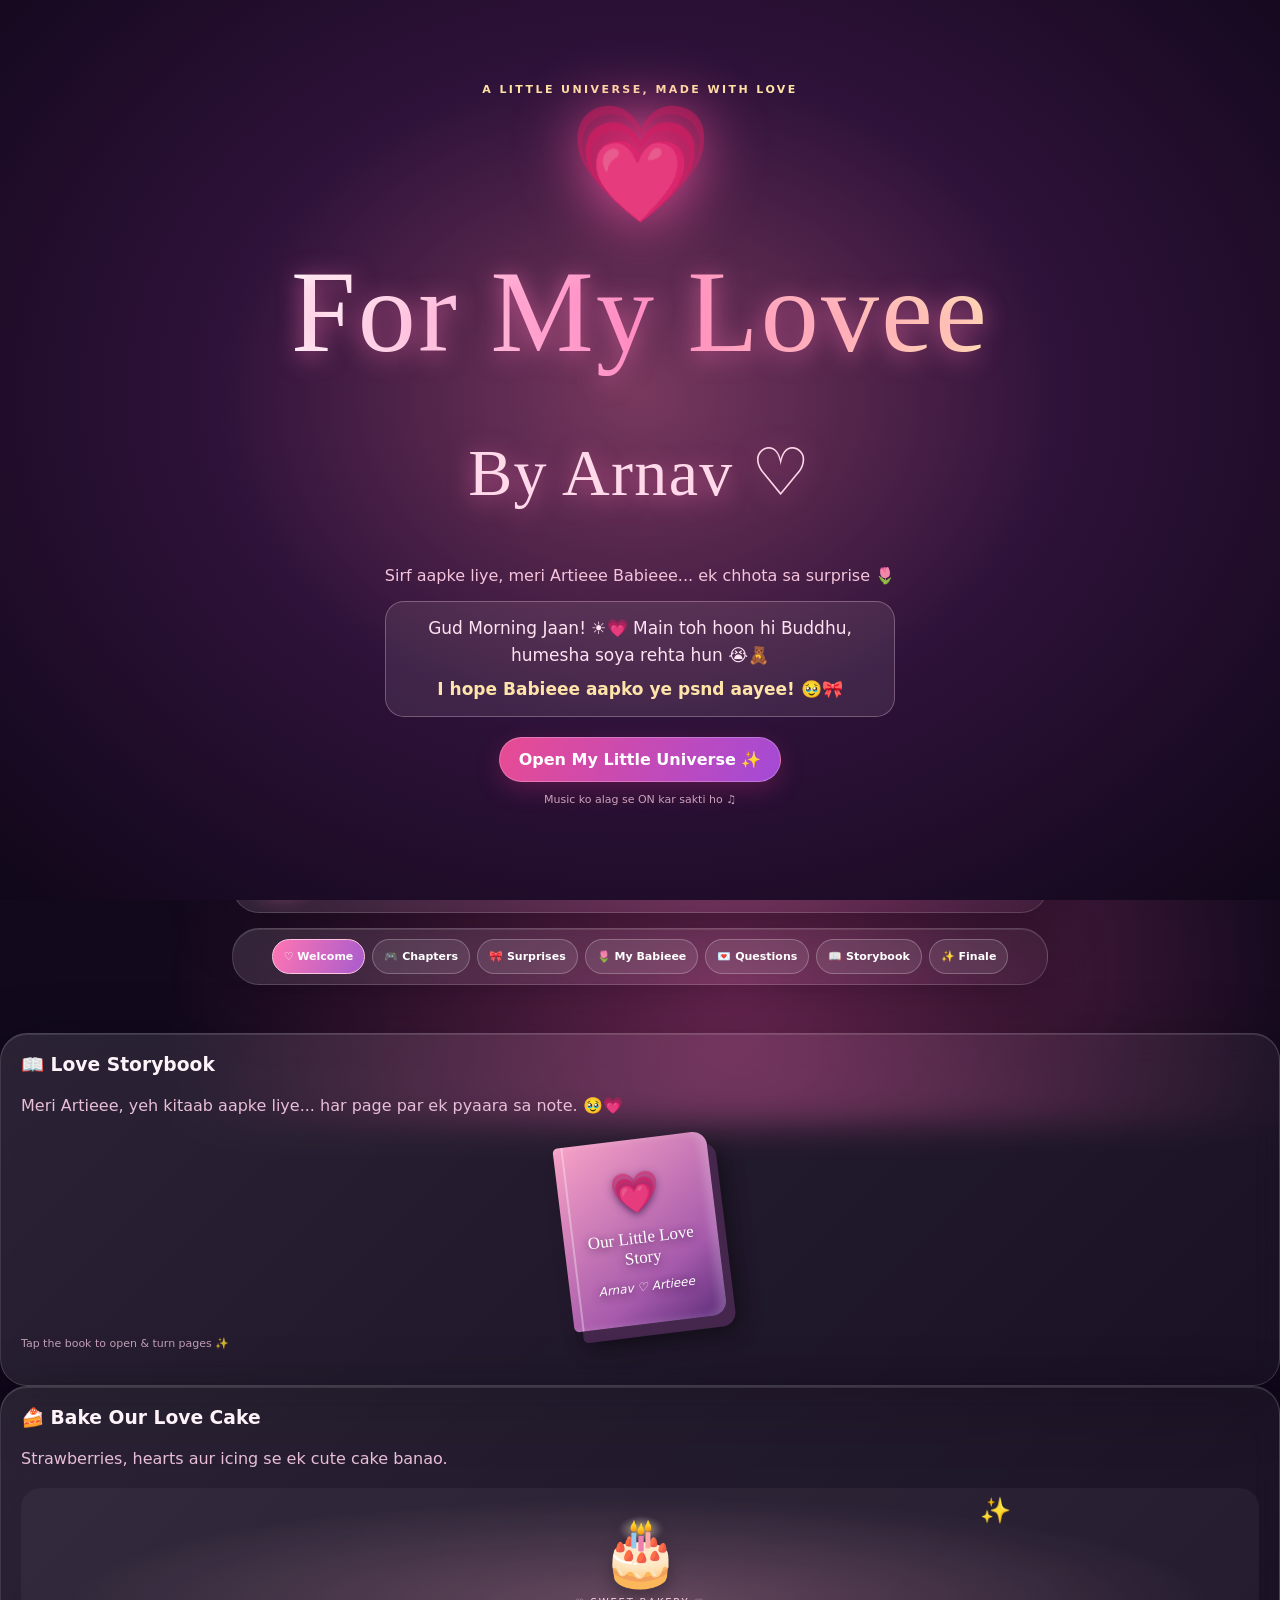
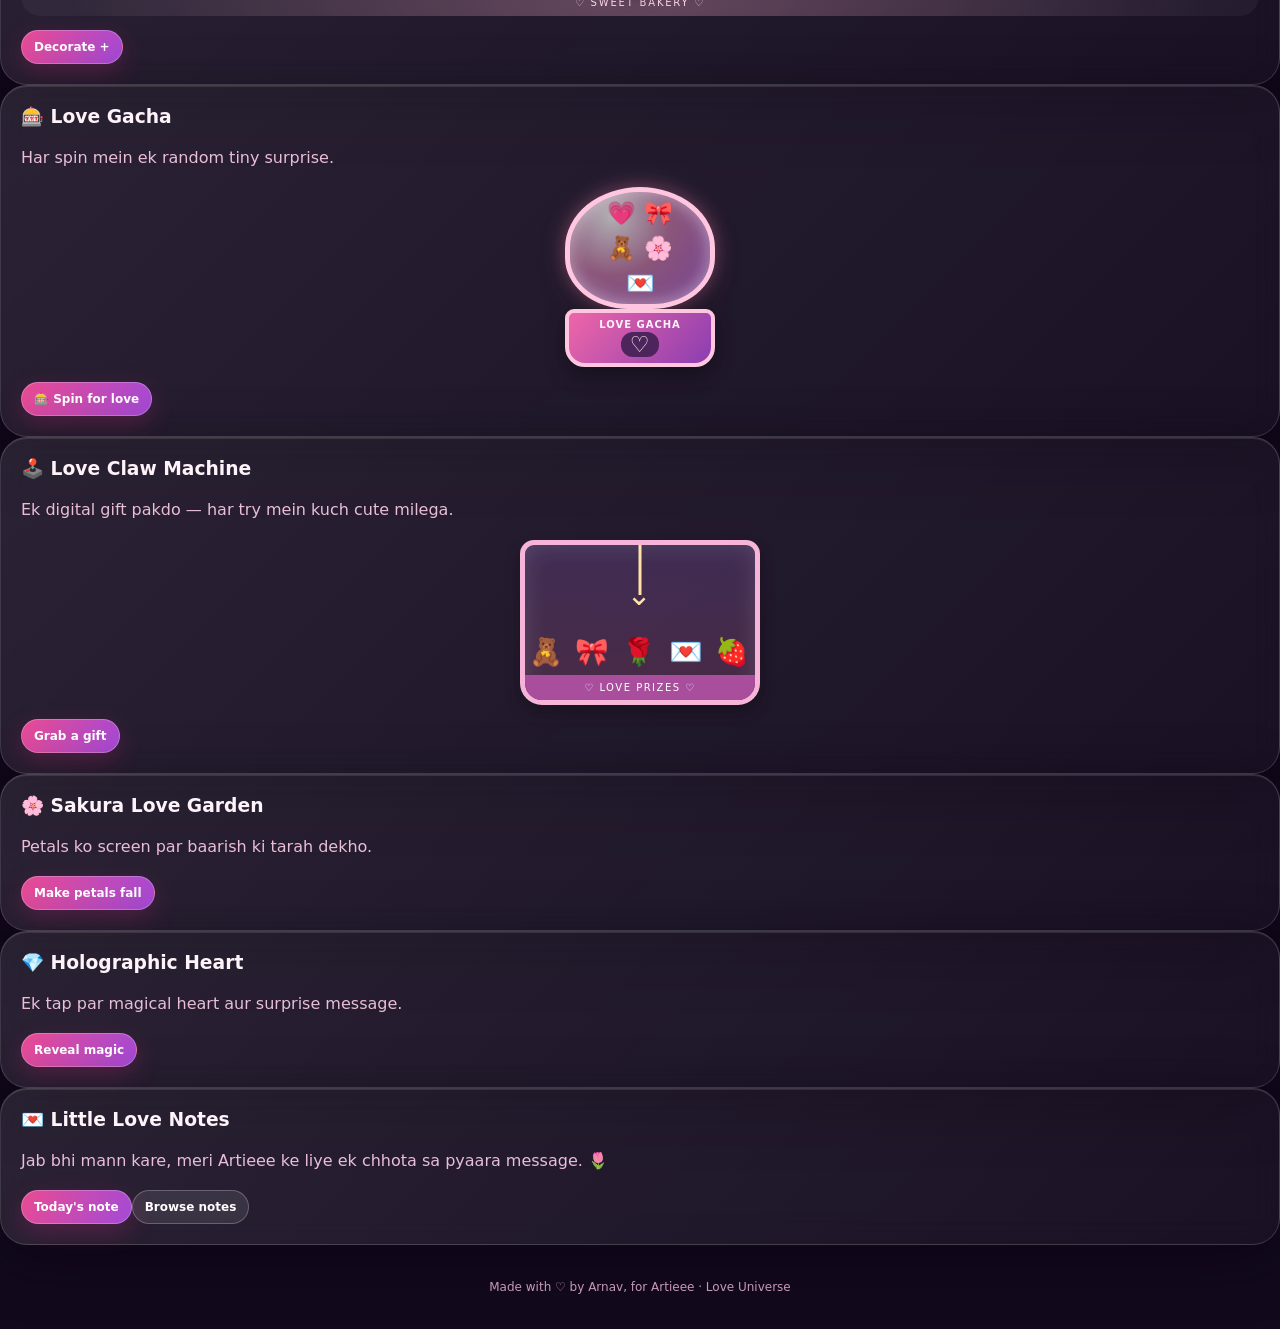
==== Artieee/index.html @ bcbfbcfb "Add files via upload" ====
<!doctype html><html lang="en"><head><meta charset="utf-8"><meta name="viewport" content="width=device-width,initial-scale=1,viewport-fit=cover"><meta name="theme-color" content="#190b25"><title>For My Lovee ♡ By Arnav</title><style>
:root{--pink:#ff83b7;--gold:#ffe2a5;--text:#fff3fa;--muted:#e9bed7;--glass:#ffffff12}*{box-sizing:border-box}html{scroll-behavior:smooth}body{margin:0;color:var(--text);font-family:ui-rounded,'Trebuchet MS',system-ui,sans-serif;background:#12091d;min-height:100vh;overflow-x:hidden}body:before{content:"";position:fixed;inset:-25%;z-index:-3;background:radial-gradient(ellipse at 20% 20%,#71224e 0,transparent 35%),radial-gradient(ellipse at 80% 30%,#452d85 0,transparent 36%),radial-gradient(ellipse at 55% 90%,#742a59 0,transparent 38%),#12091d;animation:aurora 19s ease-in-out infinite alternate}body:after{content:"";position:fixed;inset:0;z-index:-2;background-image:radial-gradient(#ffffff80 1px,transparent 1px);background-size:49px 49px;opacity:.18;pointer-events:none}@keyframes aurora{to{transform:translate(6%,3%) rotate(8deg)}}button,input{font:inherit}button{cursor:pointer}button:focus-visible,input:focus-visible{outline:3px solid var(--gold);outline-offset:3px}.hidden{display:none!important}.app{max-width:980px;margin:auto;padding:22px 17px 90px}.glass{border:1px solid #ffffff29;background:linear-gradient(135deg,#ffffff1b,#ffffff09);box-shadow:0 15px 60px #07000b65,inset 0 1px #ffffff1a;backdrop-filter:blur(16px);border-radius:27px}.top{display:flex;align-items:center;justify-content:space-between;gap:12px;position:sticky;top:8px;z-index:12;padding:10px 13px;margin-bottom:18px}.brand{font-weight:900;letter-spacing:.04em;font-size:13px}.sub{color:var(--muted);font-size:12px}.btn{border:1px solid #ffffff3d;border-radius:999px;color:white;background:linear-gradient(120deg,#e94b92,#a34ad7);padding:12px 19px;font-weight:800;box-shadow:0 8px 23px #b5267450;transition:transform .2s,filter .2s}.btn:hover{transform:translateY(-2px);filter:brightness(1.1)}.btn:active{transform:scale(.96)}.btn.alt{background:#ffffff18;box-shadow:none}.btn.small{font-size:12px;padding:9px 12px}.hero{text-align:center;padding:42px 18px 34px;position:relative;overflow:hidden}.eyebrow{letter-spacing:.22em;text-transform:uppercase;font-size:11px;color:var(--gold);font-weight:900}.hero h1{font-size:clamp(36px,8vw,78px);line-height:1.05;margin:12px 0;background:linear-gradient(110deg,#fff,#ff9cca,#ffe6ae);background-clip:text;color:transparent;filter:drop-shadow(0 0 16px #ff60b850)}.hero h2{font-size:clamp(18px,4vw,29px);color:#ffd3e7;font-weight:500;margin:0}.hero p{max-width:570px;margin:18px auto 23px;line-height:1.8;color:#f8d9e9}.heart3d{font-size:96px;display:inline-block;animation:beat 1.8s ease-in-out infinite;filter:drop-shadow(0 0 32px #ff58a6)}@keyframes beat{0%,100%{transform:scale(1)}50%{transform:scale(1.12)}}.mascots{display:flex;justify-content:center;gap:22px;margin:16px auto 24px}.mascot{position:relative;width:112px;height:128px;animation:bob 3s ease-in-out infinite}.mascot:nth-child(2){animation-delay:-1.5s}.ear{position:absolute;width:30px;height:59px;border-radius:50%;background:#fff3ef;top:0;border:5px solid #eecedb}.ear.left{left:13px;transform:rotate(-19deg)}.ear.right{right:13px;transform:rotate(19deg)}.bear .ear{height:38px;width:38px;background:#e9c7ac}.face{position:absolute;inset:29px 2px 0;background:#fff1ee;border-radius:48% 48% 43% 43%;border:5px solid #e8ccdf;box-shadow:0 12px 20px #0003}.bear .face{background:#f6dfc5;border-color:#d9bba3}.eyes{position:absolute;top:37px;left:22%;width:10px;height:13px;background:#49303e;border-radius:50%;box-shadow:43px 0 #49303e}.blush{position:absolute;top:55px;left:11px;width:21px;height:11px;background:#ff9fbd99;border-radius:50%;box-shadow:55px 0 #ff9fbd99}.mouth{position:absolute;top:54px;left:45%;font-size:16px;color:#7b4057}.bow{position:absolute;right:-7px;top:27px;font-size:28px}.nameplate{position:absolute;bottom:-21px;width:100%;font-size:12px;color:#ffdaeb;font-weight:800}@keyframes bob{50%{transform:translateY(-10px) rotate(2deg)}}.section-title{text-align:center;margin:38px 0 17px}.section-title h2{font-size:clamp(25px,5vw,38px);margin:7px 0}.section-title p{color:var(--muted);margin:0}.progress{height:9px;background:#ffffff20;border-radius:50px;overflow:hidden;margin:15px 0}.progress>div{height:100%;width:0;background:linear-gradient(90deg,#ff7aaa,#ffe2a5);transition:width .4s}.chapter-grid{display:grid;grid-template-columns:repeat(auto-fit,minmax(190px,1fr));gap:13px}.chapter{padding:19px;min-height:158px;display:flex;flex-direction:column;justify-content:space-between;transition:transform .2s}.chapter:not(.locked){cursor:pointer}.chapter:not(.locked):hover{transform:translateY(-5px)}.chapter.locked{opacity:.53;filter:grayscale(.5)}.chapter .emoji{font-size:33px}.chapter h3{margin:9px 0 5px;font-size:17px}.chapter p{margin:0;color:var(--muted);font-size:12px}.chapter .status{font-size:11px;color:var(--gold);margin-top:11px}.stage{padding:23px;margin-top:22px;min-height:310px;position:relative;overflow:hidden}.stage h2{margin:8px 0 10px;font-size:29px}.stage p{color:var(--muted);line-height:1.7}.stage-actions{display:flex;flex-wrap:wrap;gap:9px;margin-top:20px}.game-area{min-height:170px;border-radius:22px;border:1px dashed #ffffff44;background:#ffffff09;margin:17px 0;padding:16px;position:relative}.score{color:var(--gold);font-weight:800}.tapheart{position:absolute;border:0;background:none;font-size:32px;animation:pop .3s;filter:drop-shadow(0 4px 9px #ff5eab)}@keyframes pop{from{transform:scale(.4)}to{transform:scale(1)}}.memory-grid{display:grid;grid-template-columns:repeat(4,minmax(0,1fr));gap:9px;max-width:390px;margin:auto}.memory-card{aspect-ratio:1;border-radius:13px;border:1px solid #ffffff44;background:#b44b8680;color:white;font-size:27px}.memory-card.revealed{background:#fff0f7;color:#71375c}.memory-card.matched{background:#61b69b;color:#fff}.note{padding:16px;border-radius:18px;background:#fff3f0;color:#7a365b;box-shadow:0 9px 22px #0002;line-height:1.7;font-size:17px;margin:10px 0;animation:pop .3s}.flower-grid{display:grid;grid-template-columns:repeat(4,1fr);gap:9px}.plot{min-height:86px;background:#4a2945;border:1px solid #ffffff40;border-radius:15px;font-size:32px}.plot.bloom{background:#a74d83}.starfield{position:relative;height:270px;background:radial-gradient(ellipse at center,#44396e,#1d1635);border-radius:20px;overflow:hidden}.star{position:absolute;width:35px;height:35px;border:0;border-radius:50%;background:#ffffff19;color:#ffe6a3;font-size:23px;box-shadow:0 0 14px #ffe4aa66}.star.selected{background:#ff89bc;box-shadow:0 0 26px #ff89bc}.letter{padding:22px;border-radius:20px;background:linear-gradient(130deg,#fff8ec,#ffe6ed);color:#6d3955;line-height:1.95;box-shadow:0 12px 35px #0003}.letter h3{color:#a34672}.letter p{color:#6d3955}.music{display:flex;gap:12px;align-items:center;padding:15px;margin-top:18px}.disc{width:67px;height:67px;flex-shrink:0;border-radius:50%;background:repeating-radial-gradient(circle,#29152c 0 4px,#5d2d5c 5px 7px,#1e1427 8px 10px);border:4px solid #fbb1d6;display:grid;place-items:center;box-shadow:0 0 20px #ff80b75e}.disc:after{content:'♡';width:31px;height:31px;border-radius:50%;background:#ff8cba;display:grid;place-items:center;color:#6b2450}.disc.playing{animation:spin 2.6s linear infinite}@keyframes spin{to{transform:rotate(360deg)}}.equalizer{display:flex;gap:3px;align-items:end;height:17px}.equalizer i{width:4px;height:5px;background:#ffb0d4;border-radius:3px}.equalizer.on i{animation:eq .6s ease-in-out infinite alternate}.equalizer.on i:nth-child(2){animation-delay:.2s}.equalizer.on i:nth-child(3){animation-delay:.4s}@keyframes eq{to{height:17px}}.floaty{position:fixed;pointer-events:none;z-index:-1;animation:rise linear forwards;opacity:.8}@keyframes rise{to{transform:translateY(-110vh) rotate(70deg);opacity:0}}.toast{position:fixed;bottom:23px;left:50%;transform:translateX(-50%);background:#fff0f8;color:#6a2450;padding:13px 19px;border-radius:18px;box-shadow:0 8px 30px #0006;z-index:50;max-width:90vw;text-align:center;font-size:13px}.extras{display:grid;grid-template-columns:repeat(auto-fit,minmax(250px,1fr));gap:15px}.extra{padding:20px}.extra h3{margin:0 0 8px}.extra p{color:var(--muted);line-height:1.7}.gift{font-size:75px;display:inline-block;animation:bob 3s infinite}.mood-row{display:flex;flex-wrap:wrap;gap:8px}.chip{background:#ffffff18;color:white;border:1px solid #ffffff35;border-radius:20px;padding:9px 13px}.polaroid{display:inline-block;background:#fff5f2;color:#704258;padding:12px 12px 27px;transform:rotate(-4deg);border-radius:5px;box-shadow:0 10px 22px #0004}.polaroid .photo{width:125px;height:115px;background:linear-gradient(135deg,#f5a1c4,#a882d6);display:grid;place-items:center;font-size:52px}.footer{text-align:center;color:#d6a5c3;font-size:12px;padding:35px 0}.counter{font-size:12px;color:var(--gold)}.modal{position:fixed;inset:0;z-index:80;background:#0c0613db;display:grid;place-items:center;padding:18px}.modal .panel{max-width:560px;width:100%;max-height:85vh;overflow:auto;padding:24px}.modal h2{margin-top:0}.modal p{line-height:1.9;color:#f7d4e6}.intro{position:fixed;inset:0;z-index:100;display:grid;place-items:center;padding:18px;background:radial-gradient(ellipse at center,#532447,#13071d 70%);text-align:center}.intro h1{font-size:clamp(38px,9vw,78px);margin:14px 0 0;background:linear-gradient(90deg,#fff,#ff91c6,#ffe4b4);background-clip:text;color:transparent}.intro p{color:#f5c4dc}.intro .heart3d{font-size:115px}.intro .btn{margin-top:17px}.intro.fade{animation:fadeout .8s forwards;pointer-events:none}@keyframes fadeout{to{opacity:0;visibility:hidden}}.scrap{display:flex;flex-wrap:wrap;gap:8px}.scrap button{flex:1;min-width:80px}.fineprint{font-size:11px!important;opacity:.8}.line{min-height:52px;font-size:19px;color:#ffe1f0;line-height:1.7}.type{border-right:2px solid #ffd7ec;padding-right:4px}.finale{text-align:center;padding:35px 15px}.finale h2{font-size:clamp(34px,8vw,65px);background:linear-gradient(90deg,#fff,#ff9bc9,#ffdfa4);background-clip:text;color:transparent}.volume{width:100px;accent-color:#ff87ba}@media(max-width:480px){.app{padding:12px 12px 65px}.top{top:4px}.brand{font-size:11px}.hero{padding:29px 12px}.stage{padding:17px}.music{gap:9px}.disc{width:54px;height:54px}.mascot{transform:scale(.85)}.flower-grid{grid-template-columns:repeat(4,1fr)}}@media(prefers-reduced-motion:reduce){*,*:before,*:after{animation-duration:.01ms!important;scroll-behavior:auto!important}}

/* Romantic cinematic scene navigation, not a long scrolling landing page */
@import url('https://fonts.googleapis.com/css2?family=Great+Vibes&family=Playfair+Display:wght@400;600&display=swap');
.intro h1,.intro h2{font-family:'Great Vibes','Brush Script MT',cursive!important;font-weight:400!important;letter-spacing:.02em;text-shadow:0 4px 24px #ff75b4a6}
.intro h1{font-size:clamp(64px,13vw,116px)!important;line-height:1.16!important}
.intro h2{font-size:clamp(38px,8vw,66px)!important;color:#ffd8ea!important}
.intro{background:radial-gradient(ellipse at 50% 44%,#78385e 0%,#2e1239 47%,#100719 100%)}
.intro>div{animation:introFloat 4s ease-in-out infinite;max-width:95vw}
@keyframes introFloat{50%{transform:translateY(-8px)}}
.hero h1,.finale h2{font-family:'Playfair Display',Georgia,serif}
.scene-nav{display:flex;gap:7px;justify-content:center;flex-wrap:wrap;padding:10px;margin:15px 0 20px}
.scene-nav .btn{font-size:11px;padding:10px 11px}
.scene-nav .active{background:linear-gradient(110deg,#ff75b2,#a85cce);border-color:#ffc4e1}
.scene-panel{animation:sceneIn .55s cubic-bezier(.2,.8,.2,1) both}
@keyframes sceneIn{from{opacity:0;transform:translateY(17px) scale(.985)}to{opacity:1;transform:translateY(0) scale(1)}}
.app{max-width:850px;min-height:100svh;padding-bottom:28px}
.music{position:relative}
.extras{grid-template-columns:repeat(auto-fit,minmax(230px,1fr))}
@media(max-width:520px){.scene-nav{display:grid;grid-template-columns:repeat(2,1fr)}.scene-nav .btn{width:100%}.intro h1{font-size:clamp(58px,13vw,85px)!important}.music{flex-wrap:wrap}.volume{width:80px}}

/* Dream edition */
.scene-panel{animation:sceneIn .65s ease both}.top{box-shadow:0 12px 40px #0005}.btn{position:relative;overflow:hidden}.btn:after{content:"";position:absolute;inset:0;background:linear-gradient(110deg,transparent 30%,#ffffff35 50%,transparent 70%);transform:translateX(-120%);transition:transform .7s}.btn:hover:after{transform:translateX(120%)}
.dream-card{padding:24px;margin:16px 0;text-align:center;position:relative;overflow:hidden}.dream-card h2{font-family:'Great Vibes',cursive;font-size:clamp(38px,8vw,70px);font-weight:400;margin:12px 0;color:#ffe0ee}.portrait-stage{position:relative;width:min(76vw,300px);height:min(76vw,300px);margin:28px auto;display:grid;place-items:center}.portrait-stage:before,.portrait-stage:after{content:"";position:absolute;inset:-15px;border:2px dashed #ff9bd7a8;border-radius:50%;animation:spin 24s linear infinite}.portrait-stage:after{inset:-28px;border-color:#ffe4a766;animation-direction:reverse;animation-duration:35s}.portrait{width:100%;height:100%;object-fit:cover;border-radius:50%;border:7px solid #ffb4d6;box-shadow:0 0 35px #ff80bd99,0 0 90px #c67dff55;position:relative;z-index:1}.portrait-fallback{font-size:90px}.glow-lines{position:absolute;inset:-45px;background:repeating-conic-gradient(from 0deg,#ffb1dc3d 0deg 1deg,transparent 1deg 30deg);border-radius:50%;animation:spin 60s linear infinite}.babie-line{font-size:clamp(17px,4vw,24px);line-height:1.8;color:#ffdbed;max-width:590px;margin:18px auto}.quest-progress{display:flex;justify-content:center;gap:7px;margin:15px auto;flex-wrap:wrap}.quest-dot{width:12px;height:12px;border-radius:50%;background:#ffffff35;border:1px solid #ff9bc5}.quest-dot.done{background:#ff9bc5;box-shadow:0 0 12px #ff9bc5}.question-card{padding:26px;max-width:680px;margin:20px auto;text-align:center}.question-card h3{font-family:'Playfair Display',serif;font-size:clamp(23px,5vw,35px);line-height:1.5}.answer-area{display:flex;gap:10px;flex-wrap:wrap;justify-content:center}.answer-area .btn{min-width:115px}.answer-input{width:100%;background:#ffffff18;border:1px solid #ffadd0;color:white;padding:13px;border-radius:15px;max-width:500px}.answer-input::placeholder{color:#e8bbd0}.question-hint{font-size:13px;color:#e9bbd5}.storyline{max-width:670px;margin:20px auto;padding:26px;line-height:2;font-size:18px;white-space:pre-line}.scene-actions{display:flex;gap:10px;justify-content:center;flex-wrap:wrap;margin-top:20px}.floating-orb{position:absolute;border-radius:50%;background:radial-gradient(circle at 35% 35%,#fff8,#ff83b733 45%,transparent 70%);width:100px;height:100px;filter:blur(2px);pointer-events:none;animation:bob 5s infinite}.intro h1{font-family:'Great Vibes','Brush Script MT',cursive!important}.music-status-error{color:#ffd4a0!important}@media(max-width:540px){.dream-card{padding:18px}.question-card{padding:18px}.storyline{padding:18px;font-size:16px}}

/* Dream Edition: interactive sparkle touches */
button,.chapter,.chip{position:relative;overflow:hidden;transition:transform .22s cubic-bezier(.2,.9,.2,1.4),box-shadow .25s,filter .25s}
button:active,.chip:active{transform:scale(.91) rotate(-1deg)!important;filter:brightness(1.2)}
.click-spark{position:fixed;pointer-events:none;z-index:999;font-size:19px;animation:clickBloom .8s ease-out forwards;filter:drop-shadow(0 0 8px #ffb2d9)}
@keyframes clickBloom{0%{opacity:1;transform:translate(-50%,-50%) scale(.5) rotate(0)}100%{opacity:0;transform:translate(-50%,-110px) scale(1.7) rotate(45deg)}}
.dream-card{background:radial-gradient(ellipse at 50% 20%,#f27bb72b,transparent 60%),linear-gradient(135deg,#ffffff22,#ffffff0b)}
.dream-card:before{content:'✦  ♡  ✧  ♡  ✦';position:absolute;top:18%;left:0;width:100%;letter-spacing:2.1em;color:#ffe4af;opacity:.5;animation:twinkle 3s ease-in-out infinite alternate;pointer-events:none}
@keyframes twinkle{to{opacity:1;filter:drop-shadow(0 0 15px #ffb3e6)}}
.portrait-stage{filter:drop-shadow(0 0 28px #f875b177);animation:portraitFloat 5s ease-in-out infinite}
@keyframes portraitFloat{50%{transform:translateY(-11px)}}
.portrait-stage:before{box-shadow:0 0 24px #ff89cc80,inset 0 0 24px #e8a5ff65}
.babie-line{background:#ffffff12;border:1px solid #ffc5e04a;padding:17px;border-radius:19px;max-width:570px;margin:15px auto 22px;animation:sceneIn .55s ease-out}
.answer-share{margin-top:23px;padding:16px;background:#ffffff10;border:1px solid #ffc7e145;border-radius:19px;display:grid;gap:12px;justify-items:center}
.share-consent{font-size:13px;line-height:1.7;color:#ffe3f1;display:flex;gap:10px;align-items:flex-start;max-width:500px;text-align:left}
.share-consent input{accent-color:#ff77b7;margin-top:5px}
.selected-answer{outline:2px solid #ffe2a5;box-shadow:0 0 25px #ff83b788!important;transform:scale(1.04)}.answer-area{display:flex;justify-content:center;gap:16px;flex-wrap:wrap;margin:22px 0}.answer-area .btn{min-width:125px}
/* Grand finale — animated letter reveal */
.finale{position:relative;overflow:hidden;background:radial-gradient(ellipse at 50% 20%,#a14b8750,transparent 60%),linear-gradient(145deg,#432044a8,#170b2ccc)}
.finale .gift{filter:drop-shadow(0 0 22px #ff93ca);animation:finalGiftFloat 2.5s ease-in-out infinite}
@keyframes finalGiftFloat{50%{transform:translateY(-12px) rotate(-6deg) scale(1.09)}}
.grand-overlay{position:fixed;inset:0;z-index:150;overflow:auto;display:flex;align-items:center;justify-content:center;padding:26px 14px;background:radial-gradient(circle at 50% 30%,#713c77,#200c32 65%,#0d0718);animation:grandEnter .7s ease-out both}
@keyframes grandEnter{from{opacity:0;filter:blur(12px);transform:scale(1.05)}to{opacity:1;filter:blur(0);transform:scale(1)}}
.grand-stars{position:fixed;inset:0;pointer-events:none;overflow:hidden}
.grand-stars span{position:absolute;animation:grandDrift var(--dur) ease-in-out infinite alternate;opacity:.7;font-size:var(--sz)}
@keyframes grandDrift{to{transform:translateY(-42px) rotate(24deg);opacity:.2}}
.grand-letter{position:relative;z-index:2;width:min(620px,100%);max-height:calc(100svh - 52px);overflow-y:auto;text-align:center;padding:clamp(23px,5vw,44px);border:1px solid #ffd2ed75;border-radius:30px;background:linear-gradient(155deg,#fff5fc18,#ffb3dc12);backdrop-filter:blur(18px);box-shadow:0 0 75px #ff73c65a, inset 0 0 30px #ffffff0a}
.grand-letter h2{font-family:'Great Vibes','Brush Script MT',cursive;font-size:clamp(42px,10vw,73px);font-weight:400;margin:0 0 12px;color:#ffe2f1;text-shadow:0 0 22px #ff83bc}
.grand-type{font-size:clamp(15px,3.6vw,20px);line-height:1.95;color:#ffe5f3;white-space:pre-wrap;min-height:145px}
.grand-type.typing:after{content:'▍';color:#ffdba8;animation:blinkCursor .7s steps(2) infinite}
@keyframes blinkCursor{50%{opacity:0}}
.grand-big{font-family:'Great Vibes','Brush Script MT',cursive;font-size:clamp(42px,10vw,82px);line-height:1.22;margin:17px auto;color:#fff1f7;text-shadow:0 0 15px #ff71bd,0 0 42px #e849c9;animation:grandBigIn 1.2s cubic-bezier(.15,.8,.25,1) both}
@keyframes grandBigIn{from{opacity:0;transform:scale(.65) translateY(25px);filter:blur(12px)}to{opacity:1;transform:scale(1);filter:blur(0)}}
.grand-actions{display:flex;gap:10px;justify-content:center;flex-wrap:wrap;margin-top:22px}
@media(prefers-reduced-motion:reduce){.grand-overlay,.grand-big,.grand-stars span{animation:none!important}}

/* Final cutiee polish: animated question reveals and interactive extras */
#questionText.type-question::after{content:'♡';display:inline-block;color:#ff94c6;margin-left:5px;animation:cursorBeat .55s infinite alternate}@keyframes cursorBeat{to{opacity:.15}}
.storybook-cover{position:relative;display:block;margin:20px auto 8px;width:154px;height:185px;border:0;border-radius:5px 14px 14px 5px;background:linear-gradient(145deg,#f7a2c6,#a65aab 70%,#5c2d7a);box-shadow:8px 12px 0 #45274d,12px 18px 22px #0007,inset -7px 0 9px #ffffff30;transform:rotate(-7deg);transition:transform .45s;perspective:800px;color:#fff}
.storybook-cover:hover,.storybook-cover:focus-visible{transform:rotate(0deg) translateY(-9px) scale(1.05)}.book-spine{position:absolute;left:8px;top:0;bottom:0;border-left:2px solid #ffffff55}.book-cover-inner{display:flex;flex-direction:column;align-items:center;justify-content:center;gap:12px;height:100%;font-size:40px;text-shadow:0 2px 8px #4e205a}.book-cover-inner small{font-family:Georgia,serif;font-size:17px;line-height:1.2}.book-cover-inner em{font-size:12px;font-weight:500}
.book-reader{padding:8px 0}.book-open{display:flex;max-width:510px;min-height:245px;margin:15px auto 20px;perspective:1000px;filter:drop-shadow(0 12px 16px #0006)}.book-left,.book-right{width:50%;background:#fff5e9;color:#84415d;min-height:245px}.book-left{border-radius:12px 0 0 12px;box-shadow:inset -12px 0 15px #c888a033;display:flex;align-items:center;justify-content:center;flex-direction:column;gap:15px;text-align:center;padding:12px;background:linear-gradient(135deg,#ffe9f1,#fff9e9)}.book-left span{font-size:58px;animation:beat 2s infinite}.book-left small{font-family:Georgia,serif;font-style:italic}.book-right{border-radius:0 12px 12px 0;position:relative;box-shadow:inset 10px 0 12px #a7677833;transform-style:preserve-3d}.book-paper{height:100%;min-height:245px;padding:22px 14px;transform-origin:left center;backface-visibility:hidden;transform-style:preserve-3d;cursor:pointer;display:flex;flex-direction:column;justify-content:center;gap:8px}.book-paper.page-flipping{animation:pageTurn .6s ease-in-out}@keyframes pageTurn{0%{transform:rotateY(0)}45%{transform:rotateY(-78deg);filter:brightness(.85)}100%{transform:rotateY(0)}}.book-page-num{font-size:10px;letter-spacing:.12em;color:#a76384}.book-note{color:#7d3c58!important;font-family:Georgia,serif;font-size:clamp(13px,3vw,17px);line-height:1.65!important;margin:0!important}.book-controls{justify-content:center}.book-controls .btn{font-size:12px}
.bake-scene{height:128px;margin:14px 0;position:relative;border-radius:20px;background:radial-gradient(ellipse at 50% 90%,#f7a4c54a,transparent 65%),#ffffff0c;display:grid;place-items:center;overflow:hidden}.bake-cake{font-size:65px;z-index:2;filter:drop-shadow(0 8px 8px #0004)}.bake-oven{position:absolute;bottom:8px;font-size:10px;letter-spacing:.18em;color:#ffd7e9}.bake-spark{position:absolute;top:8px;right:20%;font-size:25px}.bake-scene.baking .bake-cake{animation:cakeMix .35s ease-in-out infinite alternate}.bake-scene.baking .bake-spark{animation:sparkSpin .5s linear infinite}@keyframes cakeMix{to{transform:rotate(12deg) scale(1.2) translateY(-8px)}}@keyframes sparkSpin{to{transform:rotate(360deg) scale(1.3)}}
.gacha-machine{width:150px;margin:15px auto;filter:drop-shadow(0 9px 10px #0005)}.gacha-globe{height:122px;border:5px solid #ffc6e0;border-radius:50% 50% 42% 42%;background:radial-gradient(circle at 30% 22%,#ffffffa8,#ff9bd47d 45%,#ab5bd6a0);display:flex;flex-wrap:wrap;align-content:center;justify-content:center;gap:8px;padding:20px;box-shadow:inset 0 0 18px #fff7,0 0 19px #ff82b66b}.gacha-globe span{font-size:23px}.gacha-base{background:linear-gradient(130deg,#ef66a8,#8b3eb1);border:4px solid #ffc6e0;border-radius:9px 9px 20px 20px;min-height:56px;text-align:center;padding:6px;font-size:10px;font-weight:900;letter-spacing:.1em}.gacha-slot{display:block;margin:2px auto 0;background:#4d245b;border-radius:12px;width:38px;font-size:22px}.gacha-machine.spinning .gacha-globe{animation:gachaSpin .45s ease-in-out 4}.gacha-machine.spinning .gacha-globe span{animation:gachaJiggle .18s linear infinite alternate}@keyframes gachaSpin{0%,100%{transform:rotate(0)}30%{transform:rotate(-14deg)}70%{transform:rotate(14deg)}}@keyframes gachaJiggle{to{transform:translate(6px,-9px) rotate(35deg)}}
.claw-machine{position:relative;height:165px;max-width:240px;margin:14px auto;border:5px solid #f6b4d8;border-radius:14px 14px 22px 22px;background:linear-gradient(#8d5dba45,#e671ac33);box-shadow:inset 0 0 24px #fff2,0 8px 15px #0004;overflow:hidden;text-align:center}.claw-rope{position:absolute;top:0;left:50%;height:50px;width:3px;background:#ffe2a5;transform:translateX(-50%);transform-origin:top;z-index:2}.claw-grabber{position:absolute;bottom:-17px;left:-12px;font-size:30px;color:#ffe2a5}.claw-prizes{position:absolute;bottom:32px;left:0;right:0;font-size:27px;letter-spacing:2px}.claw-caught{position:absolute;top:60px;left:50%;transform:translateX(-50%);font-size:30px;opacity:0}.claw-floor{position:absolute;bottom:0;left:0;right:0;background:#a94e9d;color:white;font-size:10px;padding:7px;letter-spacing:.15em}.claw-machine.grabbing .claw-rope{animation:clawDrop 1.7s ease-in-out}.claw-machine.grabbing .claw-caught{animation:clawPrize 1.7s ease-in-out}@keyframes clawDrop{0%,100%{height:50px}45%{height:108px}65%{height:108px}}@keyframes clawPrize{0%,43%{opacity:0;top:95px}60%{opacity:1;top:95px}100%{opacity:1;top:50px}}
@media(max-width:440px){.book-open,.book-left,.book-right,.book-paper{min-height:230px}.book-paper{padding:14px 9px}.book-note{font-size:13px}.book-controls .btn{padding:9px 11px}}
@media(prefers-reduced-motion:reduce){.book-paper.page-flipping,.gacha-machine.spinning .gacha-globe,.claw-machine.grabbing .claw-rope,.bake-scene.baking .bake-cake{animation:none!important}}

.morning-note{margin:13px auto 3px!important;max-width:510px;padding:13px 16px;border-radius:19px;background:#fff0f416;border:1px solid #ffd1e84d;line-height:1.6;color:#ffe2f1!important;font-size:clamp(13px,3.5vw,17px)}
.morning-note span{display:block;margin-top:6px;color:#ffe4a9;font-weight:800}
.soft-halo{position:absolute;inset:-18px;border-radius:50%;background:radial-gradient(circle,#ffc2e330 0,transparent 67%);animation:softHalo 4s ease-in-out infinite alternate;pointer-events:none}
@keyframes softHalo{from{transform:scale(.9);filter:blur(6px)}to{transform:scale(1.12);filter:blur(16px)}}
.portrait-stage{isolation:isolate}.portrait-stage:after{content:'🌸 ✨ 💗 🌷';position:absolute;inset:0;display:grid;place-items:start center;padding-top:12px;pointer-events:none;animation:softFloat 5s ease-in-out infinite alternate;font-size:21px}
@keyframes softFloat{to{transform:translateY(16px)}}
</style></head><body>
<div class="intro" id="intro"><div><div class="eyebrow">A little universe, made with love</div><div class="heart3d">💗</div><h1>For My Lovee</h1><h2>By Arnav ♡</h2><p>Sirf aapke liye, meri Artieee Babieee... ek chhota sa surprise 🌷</p><p class="morning-note">Gud Morning Jaan! ☀️💗 Main toh hoon hi Buddhu, humesha soya rehta hun 😭🧸<span>I hope Babieee aapko ye psnd aayee! 🥹🎀</span></p><button class="btn" id="enter">Open My Little Universe ✨</button><p class="fineprint">Music ko alag se ON kar sakti ho ♫</p></div></div>
<div class="app"><header class="top glass"><div><div class="brand">♡ ARNAV × Artieee</div><div class="sub">A gentle little world for Babieee</div></div><button class="btn small alt" id="topMusic">♫ Music OFF</button></header>
<section class="hero glass scene-panel" data-scene="welcome"><div class="eyebrow">A little sunshine for my Babieee</div><div class="heart3d">💞</div><h1>Hey, Artieee!</h1><h2>Aapke liye ek soft sa magical corner ♡</h2><div class="mascots"><div class="mascot bear"><div class="ear left"></div><div class="ear right"></div><div class="face"><div class="eyes"></div><div class="blush"></div><div class="mouth">ᴗ</div></div><div class="nameplate">Arnav 🧸</div></div><div class="mascot bunny"><div class="ear left"></div><div class="ear right"></div><div class="face"><div class="eyes"></div><div class="blush"></div><div class="mouth">ᴗ</div><div class="bow">🎀</div></div><div class="nameplate">Artieee 🐰</div></div></div><p id="heroLine">Tumhari ek chhoti si smile bhi mere din ko beautiful bana deti hai. Yeh poori duniya tumhare liye banayi hai. 💗</p><button class="btn" id="start">Start Our Story ✨</button><p class="counter" id="secretCount">Hidden hearts found: 0 / 8</p></section>
<div class="music glass"><div class="disc" id="disc"></div><div style="flex:1;min-width:0"><strong>Heeriye ♫</strong><div class="sub" id="musicStatus">Tap Play to listen to Heeriye ♫</div><div class="equalizer" id="eq"><i></i><i></i><i></i></div></div><button class="btn small" id="musicBtn">▶ Play</button><input class="volume" id="volume" type="range" min="0" max="100" value="65" aria-label="Music volume"><audio id="audio" preload="metadata" loop><source src="/Artieee/heeriye.mp3" type="audio/mpeg"></audio></div>
<nav class="scene-nav glass" aria-label="Love Universe navigation"><button class="btn small alt" data-nav="welcome">♡ Welcome</button><button class="btn small alt" data-nav="chapters">🎮 Chapters</button><button class="btn small alt" data-nav="extras">🎀 Surprises</button><button class="btn small alt" data-nav="babie">🌷 My Babieee</button><button class="btn small alt" data-nav="questions">💌 Questions</button><button class="btn small alt" data-nav="story">📖 Storybook</button><button class="btn small alt" data-nav="finale">✨ Finale</button></nav>
<section id="chapters" class="scene-panel hidden" data-scene="chapters"><div class="section-title"><div class="eyebrow">Your magical adventure</div><h2>Our Love Chapters 💌</h2><p>Har game ek naya surprise unlock karega</p></div><div class="progress"><div id="progressBar"></div></div><div class="chapter-grid" id="chapterGrid"></div><section class="stage glass hidden" id="stage"><div class="eyebrow" id="stageKicker">Chapter</div><h2 id="stageTitle"></h2><p id="stageDesc"></p><div id="game"></div><div class="stage-actions"><button class="btn alt" id="closeStage">← Chapters</button><button class="btn hidden" id="nextStage">Next surprise →</button></div></section></section>
<div class="section-title extras-heading scene-panel hidden" data-scene="extras"><div class="eyebrow">Extra tiny surprises</div><h2>Little Things, Big Love 🌷</h2><p>Explore whenever you want — no rush, no pressure</p></div>
<section class="extras scene-panel hidden" data-scene="extras"><div class="extra glass"><h3>💌 Flying Love Letters</h3><p>Ek letter kholo, aur Arnav ka ek random message padho.</p><button class="btn small" id="randomLetter">Open a love note</button></div><div class="extra glass"><h3>🌙 Sleepy Love Mode</h3><p>Chaand, stars aur ek sweet goodnight message.</p><button class="btn small" id="sleepy">Sweet dreams</button></div><div class="extra glass"><h3>🎁 Open When...</h3><p>Jab bhi tumhe ek chhota sa kind message chahiye.</p><div class="scrap"><button class="chip" data-open="sad">Sad</button><button class="chip" data-open="miss">Missing me</button><button class="chip" data-open="smile">Need a smile</button></div></div><div class="extra glass"><h3>🌈 Love Mood Selector</h3><p>Apna mood choose karo — har mood ka alag note.</p><div class="mood-row"><button class="chip" data-mood="happy">😊 Happy</button><button class="chip" data-mood="tired">😴 Tired</button><button class="chip" data-mood="quiet">🌸 Quiet</button></div></div><p>Photos add karne ke liye future mein is placeholder ko customize kar sakte ho.</p></div><div class="extra glass book-card"><h3>📖 Love Storybook</h3><p>Meri Artieee, yeh kitaab aapke liye... har page par ek pyaara sa note. 🥹💗</p><button class="storybook-cover" id="storybook" aria-label="Open the romantic storybook"><span class="book-spine"></span><span class="book-cover-inner">💗<small>Our Little Love Story</small><em>Arnav ♡ Artieee</em></span></button><p class="fineprint">Tap the book to open & turn pages ✨</p></div><div class="extra glass"><h3>🍰 Bake Our Love Cake</h3><p>Strawberries, hearts aur icing se ek cute cake banao.</p><div class="bake-scene" id="bakeScene"><span class="bake-spark">✨</span><span class="bake-cake" id="cake">🎂</span><span class="bake-oven">♡ SWEET BAKERY ♡</span></div><button class="btn small" id="cakeBtn">Decorate +</button></div><div class="extra glass"><h3>🎰 Love Gacha</h3><p>Har spin mein ek random tiny surprise.</p><div class="gacha-machine" id="gachaMachine"><div class="gacha-globe" id="gachaGlobe"><span>💗</span><span>🎀</span><span>🧸</span><span>🌸</span><span>💌</span></div><div class="gacha-base"><span>LOVE GACHA</span><span class="gacha-slot" id="gachaSlot">♡</span></div></div><button class="btn small" id="gacha">🎰 Spin for love</button></div><div class="extra glass"><h3>🕹️ Love Claw Machine</h3><p>Ek digital gift pakdo — har try mein kuch cute milega.</p><div class="claw-machine" id="clawMachine"><div class="claw-rope"><span class="claw-grabber">⌄</span></div><div class="claw-prizes">🧸 🎀 🌹 💌 🍓</div><div class="claw-caught" id="clawGift">🧸</div><div class="claw-floor">♡ LOVE PRIZES ♡</div></div><button class="btn small" id="claw">Grab a gift</button></div><div class="extra glass"><h3>🌸 Sakura Love Garden</h3><p>Petals ko screen par baarish ki tarah dekho.</p><button class="btn small" id="sakura">Make petals fall</button></div><div class="extra glass"><h3>💎 Holographic Heart</h3><p>Ek tap par magical heart aur surprise message.</p><button class="btn small" id="holo">Reveal magic</button></div><div class="extra glass"><h3>💌 Little Love Notes</h3><p>Jab bhi mann kare, meri Artieee ke liye ek chhota sa pyaara message. 🌷</p><button class="btn small" id="daily">Today's note</button><button class="btn small alt" id="browseNotes">Browse notes</button></div></section>

<section class="scene-panel hidden" data-scene="babie"><div class="dream-card glass"><div class="eyebrow">A little place just for you, Babieee 🌷</div><h2>My Precious Babieee 🥹💗</h2><div class="portrait-stage"><div class="soft-halo"></div><img class="portrait" src="/Artieee/artieee.png" alt="Artieee's special portrait" onerror="this.style.display='none';this.nextElementSibling.style.display='block'"><div class="portrait-fallback" style="display:none">🎀💗</div></div><p class="babie-line" id="babieLine">Meri Babieee, aaj ka din chahe jitna bhi heavy ho, aapko sab kuch akele handle nahi karna. Main aapki baat sunne ke liye hoon. 🌷💗</p><button class="btn" id="babieNext">One more sweet thought ✨</button><div class="scene-actions"><button class="btn alt" data-go="questions">Next: Little Questions →</button></div></div></section>
<section class="scene-panel hidden" data-scene="questions"><div class="section-title"><div class="eyebrow">15 tiny yes-or-no moments 💞</div><h2>Just For You, Artieee 💌</h2><p>Meri cutiee, bas Yes ya No choose karna. Koi pressure nahi, okay? 🌷</p></div><div class="question-card glass"><div class="eyebrow" id="questionNumber">QUESTION 01 / 15</div><div class="quest-progress" id="questionDots"></div><h3 id="questionText">A little question for you...</h3><p class="question-hint" id="questionReaction">Apne dil se choose karo, meri Babieee 🌷💗</p><div class="answer-area"><button class="btn" id="answerYes">💗 Yes</button><button class="btn alt" id="answerNo">🌷 No</button></div><div class="scene-actions"><button class="btn alt" id="questionPrev">← Previous</button><button class="btn alt" id="questionSkip">Skip ♡</button><button class="btn" id="questionNext">Next →</button></div><p class="question-hint">Yeh bas ek cute little game hai — answers kahin send ya download nahi hote. 🧸✨</p></div></section>
<section class="scene-panel hidden" data-scene="story"><div class="section-title"><div class="eyebrow">Words from the heart</div><h2>Arnav's Little Storybook 📖</h2><p>Har page par tumhare naam ek nayi baat.</p></div><div class="storyline glass" id="storyText"></div><div class="scene-actions"><button class="btn alt" id="storyPrev">← Previous page</button><button class="btn" id="storyNext">Next page →</button></div><div class="scene-actions"><button class="btn alt" data-go="finale">Go to grand finale ✨</button></div></section>
<section class="finale glass scene-panel hidden" id="finale" data-scene="finale"><div class="eyebrow">The most special chapter of our little universe 💗</div><div class="gift">🎀</div><h2>Arnav ♡ Artieee</h2><p style="color:#f5c8e0;line-height:1.9">Meri pyaari Artieee, aap meri life ki sabse important aur special person ho. 🥹💗 Aapki smile, aapki baatein aur aapke saath bitaye hue chhote-chhote moments mere dil ke bahut kareeb hain. 🌷✨</p><button class="btn" id="finalGift">Open My Heart, Qutieee 🎁💗</button><p class="fineprint">A little corner of the internet, made with care.</p></section><footer class="footer">Made with ♡ by Arnav, for Artieee · Love Universe</footer></div>
<div class="modal hidden" id="modal" role="dialog" aria-modal="true" aria-labelledby="modalTitle"><div class="panel glass"><h2 id="modalTitle"></h2><div id="modalBody"></div><button class="btn" id="modalClose">Close ♡</button></div></div><div class="toast hidden" id="toast" role="status"></div>
<script>
(()=>{'use strict';const $=s=>document.querySelector(s),$$=s=>Array.from(document.querySelectorAll(s));const storageKey='arnav-artieee-love-v1';let saved={};try{saved=JSON.parse(localStorage.getItem(storageKey)||'{}')}catch(e){}let unlocked=Math.min(6,Math.max(0,Number(saved.unlocked)||0)),hearts=Math.min(8,Math.max(0,Number(saved.hearts)||0)),current=-1,playing=false,toastTimer,matched=0,flipped=[],deck=[],flowerCount=0,starCount=0,notesSeen=0,storyPage=0,cakeCount=0;const save=()=>{try{localStorage.setItem(storageKey,JSON.stringify({unlocked,hearts}))}catch(e){}};
const coreLines=[
'Artieee, tumhari muskaan mere din ka sabse pyara surprise hai.','Tumse baat karke ordinary din bhi special lagta hai.','Mujhe tumhari chhoti chhoti baatein yaad rehti hain.','Tumhari khushi mere liye bahut maayne rakhti hai.','Tumhari feelings sunna mere liye important hai.','Tum jaisi ho, waise hi bahut pyari ho.','Aaj tumhare liye ek chhota sa digital phool.','Artieee, tumhari hasi bahut cute hai.','Kabhi kabhi bas tumhara naam hi smile de deta hai.','Tumhare saath simple moments bhi magical lagte hain.','Main chahta hoon tum apne dreams poore karo.','Tumhari baaton mein ek alag hi warmth hai.','Agar din mushkil ho, toh rest lena bilkul okay hai.','Tumhara comfort hamesha important hai.','Tumhe kisi ko impress karne ki zaroorat nahi.','Tumhari kindness bahut beautiful hai.','Aaj ka ek heart sirf tumhare liye.','Har achhi memory ek chhota sa treasure hoti hai.','Tumhari silly baatein bhi yaadgar hain.','Tumhare opinions mere liye matter karte hain.','Tumhara apna space bhi utna hi zaroori hai.','Tumhari creativity mujhe inspire karti hai.','Tumse milkar naye moments appreciate karna seekha.','Tumhara din peaceful aur lovely ho.','Artieee, tumhari honesty ki main respect karta hoon.','Tumhare saath ek chhoti si walk bhi adventure hoti.','Aaj ke stars tumhare naam.','Tumhe khush dekhna achha lagta hai.','Tumhari pasand aur na-pasand dono important hain.','Tumhare liye ek virtual teddy bear.','Tumhari har achievement celebrate karne layak hai.','Tumhara waqt precious hai.','Aaj ke liye ek virtual hug-shaped heart.','Tumhare sapne sach hone ki dua hai.','Tumhare saath hasi share karna special hai.','Tumhari awaaz mein ek comforting feeling hai.','Tumhe kabhi jaldi mein jawab dene ki zaroorat nahi.','Tum apne decisions khud le sakti ho.','Tumhare liye aur bhi cute surprises bache hain.','Artieee, tumhara naam is little universe ki roshni hai.','Tumhari smile ke liye ek aur pink heart.','Aaj tum apne liye kuch achha karna.','Tumhari care aur patience appreciate karta hoon.','Tumhari boundaries ka respect karna zaroori hai.','Tumhari aankhon mein apne dreams ki chamak rahe.','Har din perfect nahi hota, aur ye okay hai.','Tumhari hansi ka soundtrack alag hi hai.','Tumhari chhoti wins bhi big deal hain.','Tumse baat karna mere favorite moments mein se hai.','Tumhe apne aap par proud feel karna chahiye.','Tumhara har mood sunne layak hai.','Tumhare liye cherry blossom ki baarish.','Tumhare naam ka ek naya constellation.','Tumhara favorite gaana sunna bhi ek cute memory hai.','Tumhari baat dhyan se sunne ki koshish karunga.','Tumhare liye ek soft sa goodnight wish.','Tumhari duniya tumhari hi hai — shine karo.','Tumhari smile se yeh page aur bright lagta hai.','Tumhari energy bahut special hai.','Tumhare saath chhoti chhoti discoveries fun hain.','Artieee, tum bahut thoughtful ho.','Tumhara khayal rakhna bhi important hai.','Tumhare liye ek imaginary cupcake.','Aaj ka din tumhare liye gentle rahe.','Tumhe hamesha respect aur kindness mile.','Tumhare saath honest rehna chahta hoon.','Tumhari har baat se kuch naya seekhne ko milta hai.','Tumhari hasi ki wajah ban paun toh achha lagega.','Tumhare liye ek pocket full of stars.','Tumhare naam ka ek soft pink cloud.','Tumhari individuality mujhe bahut achhi lagti hai.','Tumhare liye ek tiny love letter.','Tumhe apni pace par chalne ka poora haq hai.','Tumhare saath har game aur cute ho jata hai.','Tumhare liye ek virtual flower crown.','Tumhari creativity ko celebrate karna chahta hoon.','Tumhara din sunshine jaisa ho.','Tumhe kabhi pretend karne ki zaroorat nahi.','Tumhari genuine smile bahut precious hai.','Artieee, tumhari presence se moments memorable bante hain.','Tumhari favorite cheezein yaad rakhna achha lagta hai.','Tumhare liye ek rainbow aur teen stars.','Tumhari comfort meri priority honi chahiye.','Tumhari feelings ko lightly nahi lena chahiye.','Tumhare liye ek mini moonlight picnic.','Tumhari life mein bahut saari khushiyan aayein.','Tumhara confidence grow karta rahe.','Tumhare liye ek glittery paper heart.','Tumse har conversation ek nayi memory hai.','Tumhare liye ek cute bunny wave.','Tumhari peace sabse important hai.','Tumhara laughter infectious hai.','Tumhare liye ek tiny secret garden.','Tumhare thoughts sunna interesting lagta hai.','Tumhari imagination magical hai.','Tumhare liye ek soft lullaby jaisa wish.','Tumhari individuality celebrate karne layak hai.','Tumhare saath small adventures bhi enough hain.','Artieee, you deserve gentle days and bright mornings.','Thank you for the moments we have shared.'
];
const dailyNotes=Array.from({length:365},(_,i)=>{const starters=['Aaj ka chhota sa note','Tumhare liye aaj ka heart','Ek gentle reminder','Arnav ki taraf se','Aaj ki little wish','Ek pyari si baat','Tumhare naam ek message'];const endings=['🌷','💗','✨','🧸','🌙','💌','🌸'];return `${starters[i%starters.length]} #${i+1}: ${coreLines[i%coreLines.length]} ${endings[Math.floor(i/7)%endings.length]}`});
const chapters=[['💗','Catch My Hearts','10 hearts collect karo aur ek secret note unlock karo.'],['🧩','Complete My Heart','Matching cards dhundho, saare pairs banao.'],['💌','100 Reasons Why','Love jar kholo aur 8 little notes padho.'],['🌷','Grow Our Garden','8 magical flowers bloom karao.'],['🥹','A Letter From Arnav','Ek sincere sorry letter, dil se aur bina pressure.'],['✨','Our Constellation','8 glowing stars jodo aur final chapter unlock karo.']];
function toast(t){const el=$('#toast');el.textContent=t;el.classList.remove('hidden');clearTimeout(toastTimer);toastTimer=setTimeout(()=>el.classList.add('hidden'),3400)}function modal(title,body){$('#modalTitle').textContent=title;$('#modalBody').replaceChildren();if(typeof body==='string'){const p=document.createElement('p');p.textContent=body;$('#modalBody').append(p)}else $('#modalBody').append(body);$('#modal').classList.remove('hidden')}function closeModal(){$('#modal').classList.add('hidden')}$('#modalClose').onclick=closeModal;$('#modal').onclick=e=>{if(e.target===$('#modal'))closeModal()};document.addEventListener('keydown',e=>{if(e.key==='Escape')closeModal()});
function particle(n=1,type='💗'){if(matchMedia('(prefers-reduced-motion: reduce)').matches)return;for(let i=0;i<n;i++){let p=document.createElement('span');p.className='floaty';p.textContent=type;p.style.left=Math.random()*96+'vw';p.style.bottom='-30px';p.style.fontSize=(12+Math.random()*19)+'px';p.style.animationDuration=(4+Math.random()*5)+'s';document.body.append(p);setTimeout(()=>p.remove(),9500)}}setInterval(()=>{if(!document.hidden)particle(1,Math.random()>.5?'💗':'🌸')},1900);
function typeLine(text){const el=$('#heroLine');el.textContent='';el.classList.add('type');let i=0;const t=setInterval(()=>{el.textContent=text.slice(0,++i);if(i>=text.length){clearInterval(t);el.classList.remove('type')}},30)}$('#enter').onclick=()=>{$('#intro').classList.add('fade');setTimeout(()=>$('#intro').remove(),850);typeLine('Artieee, ye sirf ek website nahi... Arnav ki taraf se tumhare liye ek chhota sa magical surprise hai. 💗');particle(16)};$('#start').onclick=()=>showScene('chapters');
const audio=$('#audio');
audio.volume=.65;
function updateMusic(){
 playing=!audio.paused && !audio.ended;
 $('#disc').classList.toggle('playing',playing);
 $('#eq').classList.toggle('on',playing);
 $('#musicBtn').textContent=playing?'Ⅱ Pause':'▶ Play';
 $('#topMusic').textContent=playing?'♫ Music ON':'♫ Music OFF';
 if(playing)$('#musicStatus').textContent='Heeriye — playing ♡';
 else if(audio.error)$('#musicStatus').textContent='Audio error ('+audio.error.code+'): check file format';
 else $('#musicStatus').textContent='Heeriye — paused ♡';
}
async function toggleMusic(){
 if(!audio.paused){audio.pause();return;}
 try{
  // Do not call load() before play(): it can interrupt playback on mobile browsers.
  await audio.play();
  updateMusic();
 }catch(e){
  const code=audio.error?.code;
  const detail=e?.name==='NotAllowedError'?'Browser ne playback block kiya — dobara tap karo':
    code===3?'MP3 decode error — audio encoding check karo':
    code===4?'MP3 format browser support nahi kar raha':
    code===2?'Audio network error — refresh karke try karo':
    'Playback failed: '+(e?.name||'unknown');
  $('#musicStatus').textContent=detail;
  toast(detail);
  console.error('Heeriye playback failed',e,'src:',audio.currentSrc,'mediaError:',audio.error);
 }
}
$('#musicBtn').onclick=toggleMusic;
$('#topMusic').onclick=toggleMusic;
$('#volume').oninput=e=>audio.volume=Number(e.target.value)/100;
audio.onplay=updateMusic;audio.onpause=updateMusic;audio.onended=updateMusic;
audio.onerror=()=>{$('#musicStatus').textContent='MP3 load error ('+(audio.error?.code||'?')+')';};

function renderChapters(){$('#chapterGrid').replaceChildren();chapters.forEach((c,i)=>{const d=document.createElement('div');d.className='chapter glass'+(i>unlocked?' locked':'');d.innerHTML=`<div class="emoji">${i>unlocked?'🔒':c[0]}</div><div><h3>${i+1}. ${c[1]}</h3><p>${c[2]}</p><div class="status">${i<unlocked?'✓ Completed':i===unlocked?'♡ Ready to play':'Locked — finish previous chapter'}</div></div>`;d.onclick=()=>{if(i>unlocked){toast('Pehle previous chapter complete karo 💗');return}openChapter(i)};$('#chapterGrid').append(d)});$('#progressBar').style.width=(unlocked/6*100)+'%';$('#secretCount').textContent=`Hidden hearts found: ${hearts} / 8`}
function gameRoot(){const g=$('#game');g.replaceChildren();return g}function make(tag,cls,text,parent){const e=document.createElement(tag);if(cls)e.className=cls;if(text!==undefined)e.textContent=text;if(parent)parent.append(e);return e}function complete(){if(current===unlocked){unlocked=Math.min(6,unlocked+1);save();renderChapters()}$('#nextStage').classList.remove('hidden');particle(20,'💗');toast('Chapter completed! New surprise unlocked 💗')}function openChapter(i){current=i;$('#stage').classList.remove('hidden');$('#stageKicker').textContent=`Chapter ${i+1} of 6`;$('#stageTitle').textContent=chapters[i][0]+' '+chapters[i][1];$('#stageDesc').textContent=chapters[i][2];$('#nextStage').classList.add('hidden');const g=gameRoot();if(i===0)heartGame(g);if(i===1)memoryGame(g);if(i===2)jarGame(g);if(i===3)gardenGame(g);if(i===4)apologyGame(g);if(i===5)starsGame(g);$('#stage').scrollIntoView({behavior:'smooth',block:'start'})}$('#closeStage').onclick=()=>{$('#stage').classList.add('hidden');$('#chapters').scrollIntoView({behavior:'smooth'})};$('#nextStage').onclick=()=>{if(current<5)openChapter(current+1);else{$('#stage').classList.add('hidden');showScene('finale')}};
function heartGame(g){let score=0;const sc=make('p','score','Hearts collected: 0 / 10',g),area=make('div','game-area','',g);area.style.height='260px';function spawn(){area.replaceChildren();for(let j=0;j<4;j++){const b=make('button','tapheart',j%2?'💖':'💗',area);b.style.left=(8+Math.random()*72)+'%';b.style.top=(8+Math.random()*66)+'%';b.setAttribute('aria-label','Collect heart');b.onclick=()=>{score++;sc.textContent=`Hearts collected: ${score} / 10`;if(score>=10){area.replaceChildren();make('div','note','Artieee, tumhare liye ye saare hearts! Tum bahut special ho. 💗',area);complete()}else spawn()}}}spawn()}
function memoryGame(g){const symbols=['🌸','🧸','💌','🌙'];deck=[...symbols,...symbols].map((v,i)=>({v,id:i})).sort(()=>Math.random()-.5);flipped=[];matched=0;const sc=make('p','score','Pairs: 0 / 4',g),grid=make('div','memory-grid','',g);deck.forEach((obj,i)=>{const b=make('button','memory-card','♡',grid);b.setAttribute('aria-label','Flip card '+(i+1));b.onclick=()=>{if(b.classList.contains('matched')||b.classList.contains('revealed')||flipped.length>=2)return;b.textContent=obj.v;b.classList.add('revealed');flipped.push({b,v:obj.v});if(flipped.length===2){const pair=flipped.slice();if(pair[0].v===pair[1].v){pair.forEach(x=>x.b.classList.add('matched'));flipped=[];matched++;sc.textContent=`Pairs: ${matched} / 4`;if(matched===4)complete()}else setTimeout(()=>{pair.forEach(x=>{x.b.textContent='♡';x.b.classList.remove('revealed')});flipped=[]},650)}}})}
function jarGame(g){notesSeen=0;const sc=make('p','score','Notes opened: 0 / 8',g),note=make('div','note','Tap the jar to reveal a little reason 💌',g),btn=make('button','btn','🫙 Open the love jar',g);btn.onclick=()=>{notesSeen++;note.textContent=coreLines[(notesSeen*9+11)%coreLines.length];sc.textContent=`Notes opened: ${Math.min(notesSeen,8)} / 8`;particle(4);if(notesSeen===8){btn.disabled=true;complete()}}}
function gardenGame(g){flowerCount=0;const sc=make('p','score','Flowers bloomed: 0 / 8',g),grid=make('div','flower-grid','',g);for(let i=0;i<8;i++){const b=make('button','plot','🌱',grid);b.onclick=()=>{if(b.classList.contains('bloom'))return;b.classList.add('bloom');b.textContent=['🌹','🌷','🌼','🌸'][i%4];flowerCount++;sc.textContent=`Flowers bloomed: ${flowerCount} / 8`;particle(2,'🌸');if(flowerCount===8)complete()}}}
function apologyGame(g){const letter=make('div','letter',undefined,g);make('h3','','Meri pyaari Artieee Babieee, 🥺💌',letter);const paras=[
"Babieee, mujhe pata hai aapke ghar mein abhi bahut mushkil waqt chal raha hai. Main imagine bhi nahi kar sakta ki aap kya feel kar rahi hongi. Aapko strong dikhne ya har waqt smile karne ki zaroorat nahi hai. 🌷",
"Agar meri kisi baat, kisi mazaak ya mere behaviour ne kabhi aapka dil dukhaya ho, toh main dil se sorry kehna chahta hoon. 🥺 Main apni galtiyon ko samajhkar apne actions better karna chahta hoon; sirf sweet words se sab theek nahi hota.",
"Main yeh promise nahi karunga ki sab turant theek ho jayega, lekin dil se hope karta hoon ki dheere-dheere cheezein behtar hon. Jab aap baat karna chahein, main aapki baat bina judge kiye sunna chahta hoon. Aur jab aapko space chahiye, uski bhi respect karunga. 🤍",
"Aapki feelings, aapki family aur aapka sukoon bahut important hain, meri Babieee. Aap meri life ki bahut special person ho. Aapko mujhe maaf karne ya turant reply dene ka koi pressure nahi. — Aapka Buddhu Arnav 🧸💗"
];paras.forEach(t=>make('p','',t,letter));const b=make('button','btn','I have read the letter ♡',g);b.style.marginTop='16px';b.onclick=()=>{b.disabled=true;complete()}}
function starsGame(g){starCount=0;const sc=make('p','score','Stars connected: 0 / 8',g),field=make('div','starfield','',g);const pts=[[12,17],[39,12],[71,20],[82,46],[65,72],[42,83],[20,67],[9,42]];pts.forEach((p,i)=>{const b=make('button','star','✦',field);b.style.left=p[0]+'%';b.style.top=p[1]+'%';b.setAttribute('aria-label','Connect star '+(i+1));b.onclick=()=>{if(b.classList.contains('selected'))return;b.classList.add('selected');starCount++;sc.textContent=`Stars connected: ${starCount} / 8`;if(starCount===8){make('div','note','The stars spell a little message: Arnav ♡ Artieee ✨',g);complete()}}})}
function revealHeart(){if(hearts>=8)return;hearts++;save();renderChapters();particle(8);toast(`Secret heart ${hearts}/8 discovered! 💗`);if(hearts===8)modal('Secret Heart Hunt Complete!','Artieee, tumne saare 8 hearts dhundh liye! Har heart ke saath ek chhoti wish: tumhari life mein kindness, joy aur peace rahe. — Arnav 💗')}document.addEventListener('click',e=>{if(e.target.closest('.btn')&&Math.random()<.12)revealHeart()});
$('#randomLetter').onclick=()=>modal('A Flying Love Letter 💌',coreLines[Math.floor(Math.random()*coreLines.length)]);$('#sleepy').onclick=()=>{particle(14,'🌙');modal('Sweet Dreams, Artieee 🌙','Aaj ka din jaisa bhi raha ho, ab thoda rest karna. Tumhe peaceful sleep aur cute dreams milein. Goodnight, qutieee! — Arnav')};const opens={sad:'Artieee, agar aaj dil heavy hai toh apne aap ko thoda waqt do. Tumhari feelings important hain. Main sunne ke liye ready hoon, jab tum chaaho. 💗',miss:'Distance ya busy days ho sakte hain, par hamari achhi memories special rahengi. Tumhe ek virtual pink flower! 🌷',smile:'Ek bunny tumhare liye dance kar raha hai: 🐰🎀 Aur Arnav ki taraf se ek goofy sa heart: 💖'};$$('[data-open]').forEach(b=>b.onclick=()=>modal('Open When... 💌',opens[b.dataset.open]));const moods={happy:'Yay! Tumhari happiness celebrate karte hain. Confetti aur ek big pink heart! 🎉',tired:'Aaj slow rehna bilkul okay hai. Paani piyo, rest karo, aur apne aap par gentle raho. 🌙',quiet:'Kabhi kabhi silence bhi peaceful hota hai. No pressure to talk — enjoy this little sky. ✨'};$$('[data-mood]').forEach(b=>b.onclick=()=>{particle(10,'✨');modal('A note for your mood',moods[b.dataset.mood])});// A little animated book with real page-turn transitions.
const bookNotes=[
'Meri pyaari Artieee 🥹💗, aapki smile meri favourite little sunshine hai. 🌷',
'Aapke saath silly si baatein bhi ek beautiful memory ban jaati hain. 🧸🎀',
'Meri Babieee 🌷💕, aapki kindness kisi superpower se kam nahi hai.',
'Jab aap khush hoti ho, toh mujhe bhi dil se achha lagta hai. 🌸✨',
'Aapke dreams bahut precious hain; main chahta hoon aap unhe poore karo. 🌟',
'Aap jaisi ho, waise hi bahut special ho, meri Qutieee. 🐰💗',
'Kabhi meri kisi baat se hurt hui ho toh dil se sorry. Main better banna chahta hoon. 🥺💌',
'Aapki feelings aur comfort mere liye hamesha important hain. 🌷',
'Har naye din ke liye aapko ek virtual pink flower aur smile. 🌹💞',
'Aap meri life ki sabse important aur special person ho, Artieee. — Arnav ♡ 💖'
];
function openStoryBook(){
 const wrap=document.createElement('div');wrap.className='book-reader';
 const book=document.createElement('div');book.className='book-open';book.setAttribute('aria-label','Romantic love notes book');
 const left=document.createElement('div');left.className='book-left';left.innerHTML='<span>💗</span><small>Arnav ♡ Artieee</small>';
 const right=document.createElement('div');right.className='book-right';
 const page=document.createElement('div');page.className='book-paper';
 const pageNum=document.createElement('div');pageNum.className='book-page-num';
 const message=document.createElement('p');message.className='book-note';
 page.append(pageNum,message);right.append(page);book.append(left,right);wrap.append(book);
 const actions=document.createElement('div');actions.className='stage-actions book-controls';
 const prev=make('button','btn alt','← Previous',actions),next=make('button','btn','Turn page →',actions);wrap.append(actions);
 let pageIndex=0,busy=false;
 function render(){pageNum.textContent='PAGE '+(pageIndex+1)+' / '+bookNotes.length;message.textContent=bookNotes[pageIndex];prev.disabled=pageIndex===0;next.textContent=pageIndex===bookNotes.length-1?'Back to first ♡':'Turn page →'}
 function flip(direction){if(busy)return;busy=true;page.classList.remove('page-flipping');void page.offsetWidth;page.classList.add('page-flipping');setTimeout(()=>{pageIndex=direction==='next'?(pageIndex+1)%bookNotes.length:Math.max(0,pageIndex-1);render();particle(5,'🌸')},240);setTimeout(()=>{page.classList.remove('page-flipping');busy=false},620)}
 prev.onclick=()=>flip('prev');next.onclick=()=>flip('next');page.onclick=()=>flip('next');render();modal('Our Little Love Story 📖💗',wrap);
}
$('#storybook').onclick=openStoryBook;
$('#cakeBtn').onclick=()=>{const stage=$('#bakeScene'),btn=$('#cakeBtn');if(btn.disabled)return;btn.disabled=true;stage.classList.remove('baking');void stage.offsetWidth;stage.classList.add('baking');$('#cake').textContent='🥣';toast('Baking something sweet for Artieee... 🍓');setTimeout(()=>{$('#cake').textContent='🧁';},750);setTimeout(()=>{cakeCount++;$('#cake').textContent=['🎂','🍰','🧁','🎂','🍰'][cakeCount%5];stage.classList.remove('baking');btn.disabled=false;particle(12,'💗');toast('A sweet little cake, made with love! 🍰💗')},1750)};
$('#gacha').onclick=()=>{const btn=$('#gacha'),machine=$('#gachaMachine'),slot=$('#gachaSlot');if(btn.disabled)return;btn.disabled=true;machine.classList.remove('spinning');void machine.offsetWidth;machine.classList.add('spinning');slot.textContent='✨';setTimeout(()=>{const gifts=['🧸','🎀','🌹','💌','🍓','💗'];const gift=gifts[Math.floor(Math.random()*gifts.length)];slot.textContent=gift;machine.classList.remove('spinning');btn.disabled=false;particle(15,'✨');modal('Your Love Gacha Gift 🎁','Meri Artieee, yeh cute sa '+gift+' sirf aapke liye! 💗')},2000)};
$('#claw').onclick=()=>{const btn=$('#claw'),machine=$('#clawMachine'),gift=$('#clawGift');if(btn.disabled)return;btn.disabled=true;machine.classList.remove('grabbing');void machine.offsetWidth;machine.classList.add('grabbing');gift.textContent='♡';setTimeout(()=>{const gifts=['🧸','🎀','🌹','💌','🍓'];gift.textContent=gifts[Math.floor(Math.random()*gifts.length)]},1050);setTimeout(()=>{machine.classList.remove('grabbing');btn.disabled=false;particle(10,'💗');toast('You caught '+gift.textContent+' for Artieee! 🥹💞')},1900)};
$('#sakura').onclick=()=>{particle(35,'🌸');toast('Sakura petals, just for you 🌸')};$('#holo').onclick=()=>{particle(30,'💎');modal('Holographic Heart 💎',coreLines[Math.floor(Math.random()*coreLines.length)])};$('#daily').onclick=()=>{const now=new Date(),start=new Date(now.getFullYear(),0,0);const day=Math.floor((now-start)/86400000);modal('Your Love Note · Day '+day,dailyNotes[(day-1+365)%365])};$('#browseNotes').onclick=()=>{const wrap=document.createElement('div');let idx=0;const p=make('p','',dailyNotes[0],wrap);const nav=make('div','stage-actions','',wrap);const prev=make('button','btn alt','← Previous',nav),next=make('button','btn','Next →',nav);function show(){p.textContent=dailyNotes[idx];prev.disabled=idx===0;next.disabled=idx===364}prev.onclick=()=>{idx=Math.max(0,idx-1);show()};next.onclick=()=>{idx=Math.min(364,idx+1);show()};show();modal('Little Love Notes 💌',wrap)};$('#finalGift').onclick=()=>openGrandFinale();
// Questions are deliberately editable placeholders until Arnav supplies his own 15 questions.
const personalQuestions = [
 'Jab main tumhare saath hota hoon, kya aapko achha lagta hai, meri Artieee? 🥹💗',
 'Kya meri koi silly si baat aapke chehre par smile laati hai? 🧸🌷',
 'Kya aapko hamare chhote-chhote moments yaad karke khushi hoti hai? 💌✨',
 'Jab aap udaas hoti ho, kya aap chahti ho main aapki baat dhyan se sunun? 🌙💞',
 'Meri Babieee, kya aapko mere cute surprises pasand hain? 🌷🎀',
 'Kya aapko mera diya hua koi nickname cute lagta hai? 🐰💕',
 'Kya aap mere saath bina jhijhak apni feelings share kar paati ho? 🌸💬',
 'Kya meri koi chhoti si aadat aapko pyari lagti hai? 🧸💖',
 'Agar mujhse galti ho, kya aap chahti ho main use samajhkar sudharun? 🥹🌷',
 'Kya aap mere saath ek magical garden explore karna chahogi? 🌈✨',
 'Kya Heeriye sunte waqt aapko hamari koi sweet memory yaad aati hai? 🎶💗',
 'Jab aap mujhse baat karti ho, kya aapko lagta hai main aapki baat sunta hoon? 💌🌼',
 'Kya aapko handwritten-style little love notes pasand hain? 🎁🦋',
 'Kya aap kabhi mere saath ek cute sa photo-memory album banana chahogi? 🌠💕',
 'Meri Artieee, kya aaj is little universe ne aapko thoda sa smile karaya? 🥹💞'
];
const babieLines=[
 'Meri Babieee, aapki feelings matter karti hain. Aaj jo bhi feel ho raha hai, usse feel karna okay hai. 🌷🤍',
 'Meri Artieee, aapko har pal brave banne ki zaroorat nahi. Kabhi rest, kabhi silence, kabhi baat — sab okay hai. 🧸💗',
 'Aapki ek chhoti si smile mere din ko bright kar deti hai, par main chahta hoon aap apne liye bhi muskurayein. ☀️🥹',
 'Babieee, mushkil din hamesha ek jaise nahi rehte. Main dil se dua karta hoon ki aapke ghar mein jaldi sukoon aaye. 🌸',
 'Aap jo bhi share karna chahein, main bina judge kiye sunna chahta hoon. Aur agar nahi karna, woh bhi bilkul okay hai. 💌',
 'Meri qutieee, aapki neend, khana aur thoda aaram bhi important hai. Khud ka khayal rakhiye. 🌙🎀',
 'Aap meri life ki bahut special person ho, Babieee. Aapke dreams aur aapka sukoon mere liye maayne rakhte hain. ✨💗',
 'Aapke liye ek tiny virtual phool, ek soft sa heart aur meri taraf se bahut saari good wishes. 🌷🧸💞'
];
let babieIndex=0;$('#babieNext').onclick=()=>{babieIndex=(babieIndex+1)%babieLines.length;$('#babieLine').textContent=babieLines[babieIndex];particle(8,'💗')};
let answers={};let qIndex=0;let questionTypeTimer=null;
function typeQuestion(text){
 clearInterval(questionTypeTimer);const el=$('#questionText');el.textContent='';el.classList.add('type-question');
 if(matchMedia('(prefers-reduced-motion: reduce)').matches){el.textContent=text;el.classList.remove('type-question');return}
 let pos=0;questionTypeTimer=setInterval(()=>{el.textContent=text.slice(0,++pos);if(pos>=text.length){clearInterval(questionTypeTimer);questionTypeTimer=null;el.classList.remove('type-question')}},28);
}
function renderQuestion(){
 $('#questionNumber').textContent='QUESTION '+String(qIndex+1).padStart(2,'0')+' / 15';
 typeQuestion(personalQuestions[qIndex]);
 $('#questionDots').replaceChildren();personalQuestions.forEach((_,i)=>{const dot=document.createElement('span');dot.className='quest-dot'+(answers[i]!==undefined?' done':'');$('#questionDots').append(dot)});
 $('#answerYes').classList.toggle('selected-answer',answers[qIndex]==='Yes');
 $('#answerNo').classList.toggle('selected-answer',answers[qIndex]==='No');
 $('#questionReaction').textContent=answers[qIndex]===undefined?'Apne dil se choose karo, meri Babieee 🌷💗':answers[qIndex]==='Yes'?'Awww, kitna cutiee answer! 🥹💗':'Thank you, meri Artieee, dil se answer dene ke liye. 🌷💞';
 $('#questionPrev').disabled=qIndex===0;$('#questionNext').textContent=qIndex===14?'Finish Questions ♡':'Next →';
}
function chooseAnswer(value){answers[qIndex]=value;renderQuestion();particle(6,value==='Yes'?'💗':'🌸')}
$('#answerYes').onclick=()=>chooseAnswer('Yes');$('#answerNo').onclick=()=>chooseAnswer('No');
$('#questionPrev').onclick=()=>{qIndex=Math.max(0,qIndex-1);renderQuestion()};
$('#questionSkip').onclick=()=>{if(qIndex<14){qIndex++;renderQuestion()}else showScene('story')};
$('#questionNext').onclick=()=>{if(qIndex<14){qIndex++;renderQuestion();particle(3,'💗')}else{toast('All questions complete! 💌');showScene('story')}};
renderQuestion();
// Every meaningful click gets a small, lightweight sparkle animation.
document.addEventListener('click',event=>{const target=event.target.closest('button,.chip,.chapter');if(!target||matchMedia('(prefers-reduced-motion: reduce)').matches)return;const symbols=['💗','✨','🌸','💕','🦋'];for(let i=0;i<3;i++){const el=document.createElement('span');el.className='click-spark';el.textContent=symbols[Math.floor(Math.random()*symbols.length)];el.style.left=(event.clientX+(Math.random()-.5)*55)+'px';el.style.top=(event.clientY+(Math.random()-.5)*24)+'px';document.body.append(el);setTimeout(()=>el.remove(),850)}});
const storyPages=["Meri Artieee Babieee 🥹💗, yeh chhoti si magical duniya aapke liye banayi hai. Har sparkle mein ek wish hai ki aapka dil halka ho aur aapko pyaare moments milte rahein. 🌷", "Gud morning, Jaan! ☀️ Aapka Buddhu toh kabhi-kabhi bahut sota rehta hai 😭🧸, lekin aapke liye ek cute surprise banana nahi bhoola. I hope aapko pasand aaye! 🎀", "Aapki hasi, aapki baatein aur aapka woh sweet sa andaaz — sab mujhe bahut special lagta hai, meri Babieee. 💞✨", "Artieee, mujhe pata hai aajkal ghar mein bahut kuch chal raha hai. Aap jo feel kar rahi ho, uske liye aapko koi explanation dene ki zaroorat nahi. Main aapko samajhne ki koshish karna chahta hoon. 🤍", "Main yeh nahi kahunga ki sab ekdum se theek ho jayega. Bas dil se wish karta hoon ki aapke ghar mein dheere-dheere peace aur achhi khabrein aayein. 🌸🕊️", "Kabhi rona aaye, kabhi chup rehna ho, kabhi kisi se baat karni ho — har feeling valid hai. Meri Babieee, aapko hamesha brave dikhne ki zaroorat nahi. 🌙", "Agar meri kisi baat ne aapko kabhi hurt kiya ho, toh sorry, meri qutieee. 🥺💌 Main aapki baat dhyan se sunna aur apni galtiyon se seekhna chahta hoon.", "Aapki khushi mere liye important hai, par aapko mere liye khush dikhne ki zaroorat nahi. Aap jaisi feel karti ho, waise hi reh sakti ho. 🌷💗", "Aapke dreams, aapki family aur aapki chhoti-chhoti khushiyan — sab deserve karte hain care aur respect. Main chahta hoon aapko har din thoda aur sukoon mile. 🧸✨", "Aap meri life ki sabse important aur special person ho, meri Artieee Babieee. 🥹💖 Thank you mere saath apne pyaare moments share karne ke liye. — Aapka Buddhu Arnav ♡"];
let storyIndex=0;function renderStory(){$('#storyText').textContent='PAGE '+(storyIndex+1)+' / '+storyPages.length+'\n\n'+storyPages[storyIndex];$('#storyPrev').disabled=storyIndex===0;$('#storyNext').textContent=storyIndex===storyPages.length-1?'Finish Story ♡':'Next page →'}
$('#storyPrev').onclick=()=>{storyIndex=Math.max(0,storyIndex-1);renderStory()};$('#storyNext').onclick=()=>{if(storyIndex===storyPages.length-1)showScene('finale');else{storyIndex++;renderStory();particle(5,'🌸')}};renderStory();
document.querySelectorAll('[data-go]').forEach(b=>b.addEventListener('click',()=>showScene(b.dataset.go)));


let grandTimer=null;
function closeGrandFinale(){if(grandTimer){clearTimeout(grandTimer);grandTimer=null}document.getElementById('grandOverlay')?.remove();}
function openGrandFinale(){
 closeGrandFinale();
 const overlay=document.createElement('div');overlay.className='grand-overlay';overlay.id='grandOverlay';overlay.setAttribute('role','dialog');overlay.setAttribute('aria-modal','true');overlay.setAttribute('aria-label','A letter for Artieee');
 const stars=document.createElement('div');stars.className='grand-stars';for(let i=0;i<34;i++){const x=document.createElement('span');x.textContent=['💗','✨','🌸','🦋','💕','⭐'][i%6];x.style.left=(Math.random()*98)+'%';x.style.top=(Math.random()*98)+'%';x.style.setProperty('--dur',(2+Math.random()*5)+'s');x.style.setProperty('--sz',(12+Math.random()*20)+'px');stars.append(x)}
 const card=document.createElement('div');card.className='grand-letter';
 const heading=document.createElement('h2');heading.textContent='Meri Pyaari Artieee Babieee ♡';
 const message=document.createElement('div');message.className='grand-type typing';message.setAttribute('aria-live','off');
 const big=document.createElement('div');big.className='grand-big hidden';big.textContent='I Loveeee Uhhhhh shooo Mchhh My Qutieeeee 💗🥹';
 const actions=document.createElement('div');actions.className='grand-actions';
 const skip=document.createElement('button');skip.className='btn small alt';skip.textContent='Show full letter ✨';
 const again=document.createElement('button');again.className='btn small hidden';again.textContent='Replay magic 💞';
 const close=document.createElement('button');close.className='btn small alt';close.textContent='Close ♡';
 actions.append(skip,again,close);card.append(heading,message,big,actions);overlay.append(stars,card);document.body.append(overlay);
 const full=[
 'Meri pyaari Artieee Babieee... 🥹💗',
 'Gud Morning Jaan! Aapka Buddhu kabhi-kabhi bahut so jata hai 😭🧸, lekin aapke liye yeh little universe dil se banaya hai. 🎀',
 'Mujhe pata hai abhi aapke ghar mein mushkil waqt hai. Main aapke dard ko chhota nahi samajhna chahta, aur na hi aapko jaldi theek feel karne ka pressure dena chahta hoon. 🤍',
 'Meri dua hai ki dheere-dheere aapke ghar mein sukoon aaye aur aapko support aur achhi khabrein milein. 🌷🕊️',
 'Agar meri kisi baat ya harkat se kabhi aapko hurt hua ho, toh dil se sorry. Main aapko sunna, samajhna aur apne actions better karna chahta hoon. 🥺💌',
 'Babieee, aap meri life ki sabse important aur special person ho. Aapki feelings, dreams, comfort aur happiness mere liye bahut maayne rakhte hain. 💖',
 'Aapko har waqt strong dikhne ki zaroorat nahi. Jab baat karni ho main sunna chahta hoon; jab space chahiye, uski bhi respect karunga. 🌙',
 'Aapki cute si smile mujhe bahut pasand hai, lekin aapko mere liye smile karne ka pressure bilkul nahi. Aap jaisi ho, waise hi meri pyaari Babieee ho. 🧸🎀',
 'I hope Babieee aapko yeh surprise psnd aayee. Aapke liye meri taraf se bahut saara pyaar aur good wishes. — Aapka Buddhu Arnav ♡'
 ].join('\n\n');
 let index=0;const reduced=window.matchMedia('(prefers-reduced-motion: reduce)').matches;
 function finish(){if(grandTimer){clearTimeout(grandTimer);grandTimer=null}message.textContent=full;message.classList.remove('typing');big.classList.remove('hidden');skip.classList.add('hidden');again.classList.remove('hidden');if(typeof particle==='function')particle(32,'💗')}
 function tick(){if(index>=full.length){finish();return}message.textContent+=full[index++];if(index%4===0)card.scrollTop=card.scrollHeight;grandTimer=setTimeout(tick,reduced?0:27)}
 skip.onclick=finish;again.onclick=()=>{closeGrandFinale();openGrandFinale()};close.onclick=closeGrandFinale;overlay.addEventListener('click',e=>{if(e.target===overlay)closeGrandFinale()});
 if(reduced)finish();else tick();
}

renderChapters();

// Scene navigation: one story screen at a time; no giant scrolling homepage.
function showScene(name){
 document.querySelectorAll('.scene-panel').forEach(el=>el.classList.toggle('hidden',el.dataset.scene!==name));
 document.querySelectorAll('[data-nav]').forEach(b=>b.classList.toggle('active',b.dataset.nav===name));
 window.scrollTo({top:0,behavior:'instant'});
}
document.querySelectorAll('[data-nav]').forEach(b=>b.addEventListener('click',()=>showScene(b.dataset.nav)));


showScene('welcome');
})();
</script></body></html>
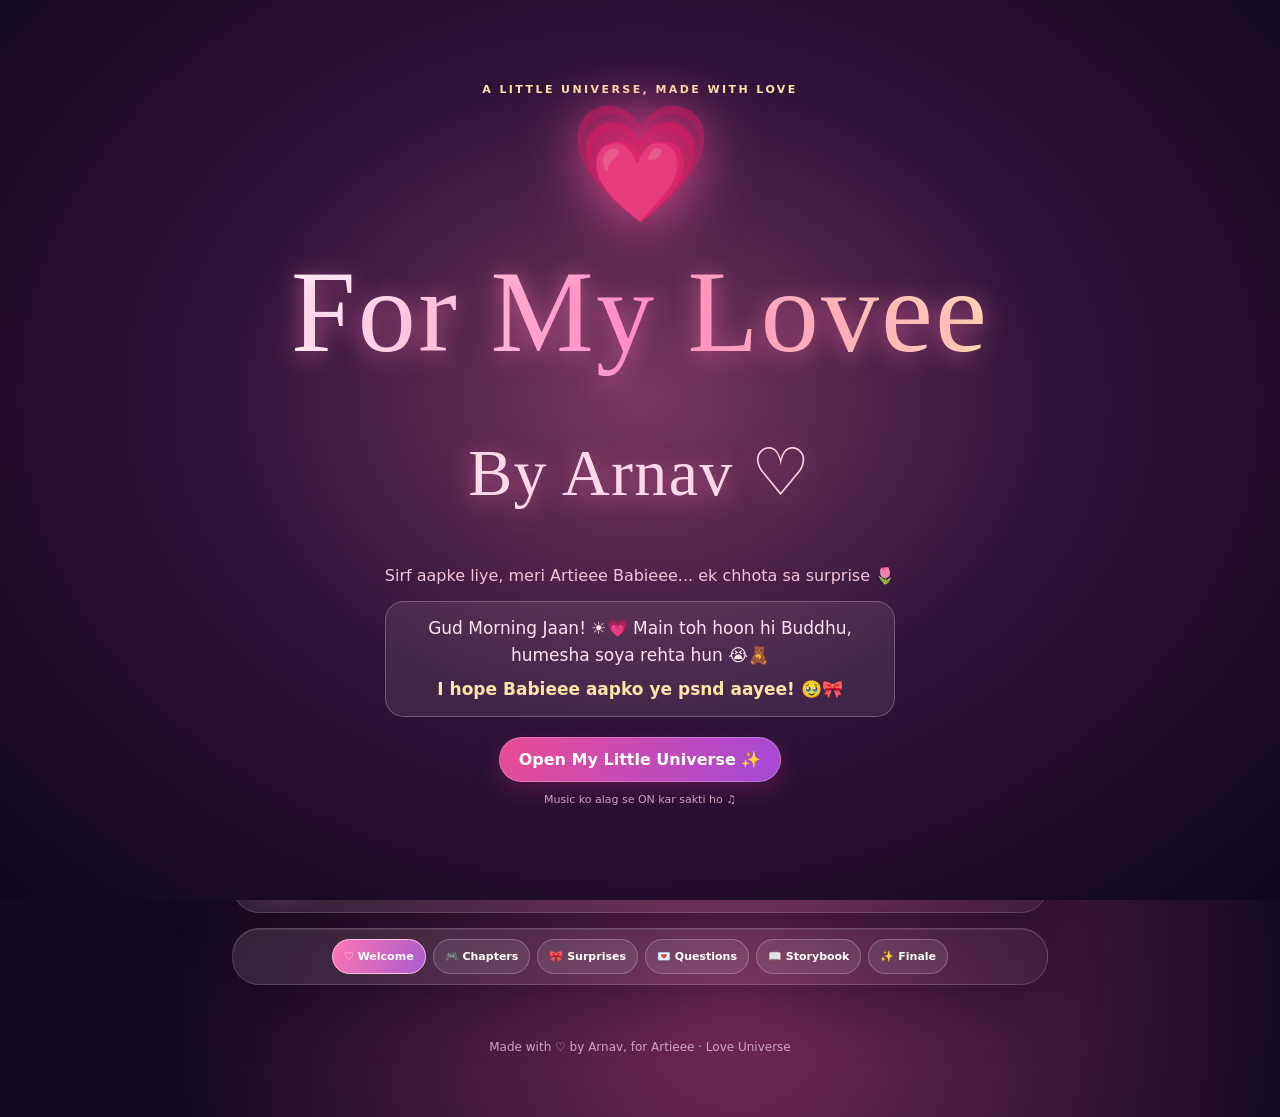
==== commit 62ac1336: "Add files via upload" ====
--- a/Artieee/index.html
+++ b/Artieee/index.html
@@ -1,4 +1,5 @@
-<!doctype html><html lang="en"><head><meta charset="utf-8"><meta name="viewport" content="width=device-width,initial-scale=1,viewport-fit=cover"><meta name="theme-color" content="#190b25"><title>For My Lovee ♡ By Arnav</title><style>
+<!DOCTYPE html>
+<html lang="en"><head><meta charset="utf-8"/><meta content="width=device-width,initial-scale=1,viewport-fit=cover" name="viewport"/><meta content="#190b25" name="theme-color"/><title>For My Lovee ♡ By Arnav</title><style>
 :root{--pink:#ff83b7;--gold:#ffe2a5;--text:#fff3fa;--muted:#e9bed7;--glass:#ffffff12}*{box-sizing:border-box}html{scroll-behavior:smooth}body{margin:0;color:var(--text);font-family:ui-rounded,'Trebuchet MS',system-ui,sans-serif;background:#12091d;min-height:100vh;overflow-x:hidden}body:before{content:"";position:fixed;inset:-25%;z-index:-3;background:radial-gradient(ellipse at 20% 20%,#71224e 0,transparent 35%),radial-gradient(ellipse at 80% 30%,#452d85 0,transparent 36%),radial-gradient(ellipse at 55% 90%,#742a59 0,transparent 38%),#12091d;animation:aurora 19s ease-in-out infinite alternate}body:after{content:"";position:fixed;inset:0;z-index:-2;background-image:radial-gradient(#ffffff80 1px,transparent 1px);background-size:49px 49px;opacity:.18;pointer-events:none}@keyframes aurora{to{transform:translate(6%,3%) rotate(8deg)}}button,input{font:inherit}button{cursor:pointer}button:focus-visible,input:focus-visible{outline:3px solid var(--gold);outline-offset:3px}.hidden{display:none!important}.app{max-width:980px;margin:auto;padding:22px 17px 90px}.glass{border:1px solid #ffffff29;background:linear-gradient(135deg,#ffffff1b,#ffffff09);box-shadow:0 15px 60px #07000b65,inset 0 1px #ffffff1a;backdrop-filter:blur(16px);border-radius:27px}.top{display:flex;align-items:center;justify-content:space-between;gap:12px;position:sticky;top:8px;z-index:12;padding:10px 13px;margin-bottom:18px}.brand{font-weight:900;letter-spacing:.04em;font-size:13px}.sub{color:var(--muted);font-size:12px}.btn{border:1px solid #ffffff3d;border-radius:999px;color:white;background:linear-gradient(120deg,#e94b92,#a34ad7);padding:12px 19px;font-weight:800;box-shadow:0 8px 23px #b5267450;transition:transform .2s,filter .2s}.btn:hover{transform:translateY(-2px);filter:brightness(1.1)}.btn:active{transform:scale(.96)}.btn.alt{background:#ffffff18;box-shadow:none}.btn.small{font-size:12px;padding:9px 12px}.hero{text-align:center;padding:42px 18px 34px;position:relative;overflow:hidden}.eyebrow{letter-spacing:.22em;text-transform:uppercase;font-size:11px;color:var(--gold);font-weight:900}.hero h1{font-size:clamp(36px,8vw,78px);line-height:1.05;margin:12px 0;background:linear-gradient(110deg,#fff,#ff9cca,#ffe6ae);background-clip:text;color:transparent;filter:drop-shadow(0 0 16px #ff60b850)}.hero h2{font-size:clamp(18px,4vw,29px);color:#ffd3e7;font-weight:500;margin:0}.hero p{max-width:570px;margin:18px auto 23px;line-height:1.8;color:#f8d9e9}.heart3d{font-size:96px;display:inline-block;animation:beat 1.8s ease-in-out infinite;filter:drop-shadow(0 0 32px #ff58a6)}@keyframes beat{0%,100%{transform:scale(1)}50%{transform:scale(1.12)}}.mascots{display:flex;justify-content:center;gap:22px;margin:16px auto 24px}.mascot{position:relative;width:112px;height:128px;animation:bob 3s ease-in-out infinite}.mascot:nth-child(2){animation-delay:-1.5s}.ear{position:absolute;width:30px;height:59px;border-radius:50%;background:#fff3ef;top:0;border:5px solid #eecedb}.ear.left{left:13px;transform:rotate(-19deg)}.ear.right{right:13px;transform:rotate(19deg)}.bear .ear{height:38px;width:38px;background:#e9c7ac}.face{position:absolute;inset:29px 2px 0;background:#fff1ee;border-radius:48% 48% 43% 43%;border:5px solid #e8ccdf;box-shadow:0 12px 20px #0003}.bear .face{background:#f6dfc5;border-color:#d9bba3}.eyes{position:absolute;top:37px;left:22%;width:10px;height:13px;background:#49303e;border-radius:50%;box-shadow:43px 0 #49303e}.blush{position:absolute;top:55px;left:11px;width:21px;height:11px;background:#ff9fbd99;border-radius:50%;box-shadow:55px 0 #ff9fbd99}.mouth{position:absolute;top:54px;left:45%;font-size:16px;color:#7b4057}.bow{position:absolute;right:-7px;top:27px;font-size:28px}.nameplate{position:absolute;bottom:-21px;width:100%;font-size:12px;color:#ffdaeb;font-weight:800}@keyframes bob{50%{transform:translateY(-10px) rotate(2deg)}}.section-title{text-align:center;margin:38px 0 17px}.section-title h2{font-size:clamp(25px,5vw,38px);margin:7px 0}.section-title p{color:var(--muted);margin:0}.progress{height:9px;background:#ffffff20;border-radius:50px;overflow:hidden;margin:15px 0}.progress>div{height:100%;width:0;background:linear-gradient(90deg,#ff7aaa,#ffe2a5);transition:width .4s}.chapter-grid{display:grid;grid-template-columns:repeat(auto-fit,minmax(190px,1fr));gap:13px}.chapter{padding:19px;min-height:158px;display:flex;flex-direction:column;justify-content:space-between;transition:transform .2s}.chapter:not(.locked){cursor:pointer}.chapter:not(.locked):hover{transform:translateY(-5px)}.chapter.locked{opacity:.53;filter:grayscale(.5)}.chapter .emoji{font-size:33px}.chapter h3{margin:9px 0 5px;font-size:17px}.chapter p{margin:0;color:var(--muted);font-size:12px}.chapter .status{font-size:11px;color:var(--gold);margin-top:11px}.stage{padding:23px;margin-top:22px;min-height:310px;position:relative;overflow:hidden}.stage h2{margin:8px 0 10px;font-size:29px}.stage p{color:var(--muted);line-height:1.7}.stage-actions{display:flex;flex-wrap:wrap;gap:9px;margin-top:20px}.game-area{min-height:170px;border-radius:22px;border:1px dashed #ffffff44;background:#ffffff09;margin:17px 0;padding:16px;position:relative}.score{color:var(--gold);font-weight:800}.tapheart{position:absolute;border:0;background:none;font-size:32px;animation:pop .3s;filter:drop-shadow(0 4px 9px #ff5eab)}@keyframes pop{from{transform:scale(.4)}to{transform:scale(1)}}.memory-grid{display:grid;grid-template-columns:repeat(4,minmax(0,1fr));gap:9px;max-width:390px;margin:auto}.memory-card{aspect-ratio:1;border-radius:13px;border:1px solid #ffffff44;background:#b44b8680;color:white;font-size:27px}.memory-card.revealed{background:#fff0f7;color:#71375c}.memory-card.matched{background:#61b69b;color:#fff}.note{padding:16px;border-radius:18px;background:#fff3f0;color:#7a365b;box-shadow:0 9px 22px #0002;line-height:1.7;font-size:17px;margin:10px 0;animation:pop .3s}.flower-grid{display:grid;grid-template-columns:repeat(4,1fr);gap:9px}.plot{min-height:86px;background:#4a2945;border:1px solid #ffffff40;border-radius:15px;font-size:32px}.plot.bloom{background:#a74d83}.starfield{position:relative;height:270px;background:radial-gradient(ellipse at center,#44396e,#1d1635);border-radius:20px;overflow:hidden}.star{position:absolute;width:35px;height:35px;border:0;border-radius:50%;background:#ffffff19;color:#ffe6a3;font-size:23px;box-shadow:0 0 14px #ffe4aa66}.star.selected{background:#ff89bc;box-shadow:0 0 26px #ff89bc}.letter{padding:22px;border-radius:20px;background:linear-gradient(130deg,#fff8ec,#ffe6ed);color:#6d3955;line-height:1.95;box-shadow:0 12px 35px #0003}.letter h3{color:#a34672}.letter p{color:#6d3955}.music{display:flex;gap:12px;align-items:center;padding:15px;margin-top:18px}.disc{width:67px;height:67px;flex-shrink:0;border-radius:50%;background:repeating-radial-gradient(circle,#29152c 0 4px,#5d2d5c 5px 7px,#1e1427 8px 10px);border:4px solid #fbb1d6;display:grid;place-items:center;box-shadow:0 0 20px #ff80b75e}.disc:after{content:'♡';width:31px;height:31px;border-radius:50%;background:#ff8cba;display:grid;place-items:center;color:#6b2450}.disc.playing{animation:spin 2.6s linear infinite}@keyframes spin{to{transform:rotate(360deg)}}.equalizer{display:flex;gap:3px;align-items:end;height:17px}.equalizer i{width:4px;height:5px;background:#ffb0d4;border-radius:3px}.equalizer.on i{animation:eq .6s ease-in-out infinite alternate}.equalizer.on i:nth-child(2){animation-delay:.2s}.equalizer.on i:nth-child(3){animation-delay:.4s}@keyframes eq{to{height:17px}}.floaty{position:fixed;pointer-events:none;z-index:-1;animation:rise linear forwards;opacity:.8}@keyframes rise{to{transform:translateY(-110vh) rotate(70deg);opacity:0}}.toast{position:fixed;bottom:23px;left:50%;transform:translateX(-50%);background:#fff0f8;color:#6a2450;padding:13px 19px;border-radius:18px;box-shadow:0 8px 30px #0006;z-index:50;max-width:90vw;text-align:center;font-size:13px}.extras{display:grid;grid-template-columns:repeat(auto-fit,minmax(250px,1fr));gap:15px}.extra{padding:20px}.extra h3{margin:0 0 8px}.extra p{color:var(--muted);line-height:1.7}.gift{font-size:75px;display:inline-block;animation:bob 3s infinite}.mood-row{display:flex;flex-wrap:wrap;gap:8px}.chip{background:#ffffff18;color:white;border:1px solid #ffffff35;border-radius:20px;padding:9px 13px}.polaroid{display:inline-block;background:#fff5f2;color:#704258;padding:12px 12px 27px;transform:rotate(-4deg);border-radius:5px;box-shadow:0 10px 22px #0004}.polaroid .photo{width:125px;height:115px;background:linear-gradient(135deg,#f5a1c4,#a882d6);display:grid;place-items:center;font-size:52px}.footer{text-align:center;color:#d6a5c3;font-size:12px;padding:35px 0}.counter{font-size:12px;color:var(--gold)}.modal{position:fixed;inset:0;z-index:80;background:#0c0613db;display:grid;place-items:center;padding:18px}.modal .panel{max-width:560px;width:100%;max-height:85vh;overflow:auto;padding:24px}.modal h2{margin-top:0}.modal p{line-height:1.9;color:#f7d4e6}.intro{position:fixed;inset:0;z-index:100;display:grid;place-items:center;padding:18px;background:radial-gradient(ellipse at center,#532447,#13071d 70%);text-align:center}.intro h1{font-size:clamp(38px,9vw,78px);margin:14px 0 0;background:linear-gradient(90deg,#fff,#ff91c6,#ffe4b4);background-clip:text;color:transparent}.intro p{color:#f5c4dc}.intro .heart3d{font-size:115px}.intro .btn{margin-top:17px}.intro.fade{animation:fadeout .8s forwards;pointer-events:none}@keyframes fadeout{to{opacity:0;visibility:hidden}}.scrap{display:flex;flex-wrap:wrap;gap:8px}.scrap button{flex:1;min-width:80px}.fineprint{font-size:11px!important;opacity:.8}.line{min-height:52px;font-size:19px;color:#ffe1f0;line-height:1.7}.type{border-right:2px solid #ffd7ec;padding-right:4px}.finale{text-align:center;padding:35px 15px}.finale h2{font-size:clamp(34px,8vw,65px);background:linear-gradient(90deg,#fff,#ff9bc9,#ffdfa4);background-clip:text;color:transparent}.volume{width:100px;accent-color:#ff87ba}@media(max-width:480px){.app{padding:12px 12px 65px}.top{top:4px}.brand{font-size:11px}.hero{padding:29px 12px}.stage{padding:17px}.music{gap:9px}.disc{width:54px;height:54px}.mascot{transform:scale(.85)}.flower-grid{grid-template-columns:repeat(4,1fr)}}@media(prefers-reduced-motion:reduce){*,*:before,*:after{animation-duration:.01ms!important;scroll-behavior:auto!important}}
 
 /* Romantic cinematic scene navigation, not a long scrolling landing page */
@@ -80,17 +81,16 @@
 <div class="intro" id="intro"><div><div class="eyebrow">A little universe, made with love</div><div class="heart3d">💗</div><h1>For My Lovee</h1><h2>By Arnav ♡</h2><p>Sirf aapke liye, meri Artieee Babieee... ek chhota sa surprise 🌷</p><p class="morning-note">Gud Morning Jaan! ☀️💗 Main toh hoon hi Buddhu, humesha soya rehta hun 😭🧸<span>I hope Babieee aapko ye psnd aayee! 🥹🎀</span></p><button class="btn" id="enter">Open My Little Universe ✨</button><p class="fineprint">Music ko alag se ON kar sakti ho ♫</p></div></div>
 <div class="app"><header class="top glass"><div><div class="brand">♡ ARNAV × Artieee</div><div class="sub">A gentle little world for Babieee</div></div><button class="btn small alt" id="topMusic">♫ Music OFF</button></header>
 <section class="hero glass scene-panel" data-scene="welcome"><div class="eyebrow">A little sunshine for my Babieee</div><div class="heart3d">💞</div><h1>Hey, Artieee!</h1><h2>Aapke liye ek soft sa magical corner ♡</h2><div class="mascots"><div class="mascot bear"><div class="ear left"></div><div class="ear right"></div><div class="face"><div class="eyes"></div><div class="blush"></div><div class="mouth">ᴗ</div></div><div class="nameplate">Arnav 🧸</div></div><div class="mascot bunny"><div class="ear left"></div><div class="ear right"></div><div class="face"><div class="eyes"></div><div class="blush"></div><div class="mouth">ᴗ</div><div class="bow">🎀</div></div><div class="nameplate">Artieee 🐰</div></div></div><p id="heroLine">Tumhari ek chhoti si smile bhi mere din ko beautiful bana deti hai. Yeh poori duniya tumhare liye banayi hai. 💗</p><button class="btn" id="start">Start Our Story ✨</button><p class="counter" id="secretCount">Hidden hearts found: 0 / 8</p></section>
-<div class="music glass"><div class="disc" id="disc"></div><div style="flex:1;min-width:0"><strong>Heeriye ♫</strong><div class="sub" id="musicStatus">Tap Play to listen to Heeriye ♫</div><div class="equalizer" id="eq"><i></i><i></i><i></i></div></div><button class="btn small" id="musicBtn">▶ Play</button><input class="volume" id="volume" type="range" min="0" max="100" value="65" aria-label="Music volume"><audio id="audio" preload="metadata" loop><source src="/Artieee/heeriye.mp3" type="audio/mpeg"></audio></div>
-<nav class="scene-nav glass" aria-label="Love Universe navigation"><button class="btn small alt" data-nav="welcome">♡ Welcome</button><button class="btn small alt" data-nav="chapters">🎮 Chapters</button><button class="btn small alt" data-nav="extras">🎀 Surprises</button><button class="btn small alt" data-nav="babie">🌷 My Babieee</button><button class="btn small alt" data-nav="questions">💌 Questions</button><button class="btn small alt" data-nav="story">📖 Storybook</button><button class="btn small alt" data-nav="finale">✨ Finale</button></nav>
-<section id="chapters" class="scene-panel hidden" data-scene="chapters"><div class="section-title"><div class="eyebrow">Your magical adventure</div><h2>Our Love Chapters 💌</h2><p>Har game ek naya surprise unlock karega</p></div><div class="progress"><div id="progressBar"></div></div><div class="chapter-grid" id="chapterGrid"></div><section class="stage glass hidden" id="stage"><div class="eyebrow" id="stageKicker">Chapter</div><h2 id="stageTitle"></h2><p id="stageDesc"></p><div id="game"></div><div class="stage-actions"><button class="btn alt" id="closeStage">← Chapters</button><button class="btn hidden" id="nextStage">Next surprise →</button></div></section></section>
+<div class="music glass"><div class="disc" id="disc"></div><div style="flex:1;min-width:0"><strong>Heeriye ♫</strong><div class="sub" id="musicStatus">Tap Play to listen to Heeriye ♫</div><div class="equalizer" id="eq"><i></i><i></i><i></i></div></div><button class="btn small" id="musicBtn">▶ Play</button><input aria-label="Music volume" class="volume" id="volume" max="100" min="0" type="range" value="65"/><audio id="audio" loop="" preload="metadata"><source src="/Artieee/heeriye.mp3" type="audio/mpeg"/></audio></div>
+<nav aria-label="Love Universe navigation" class="scene-nav glass"><button class="btn small alt" data-nav="welcome">♡ Welcome</button><button class="btn small alt" data-nav="chapters">🎮 Chapters</button><button class="btn small alt" data-nav="extras">🎀 Surprises</button><button class="btn small alt" data-nav="questions">💌 Questions</button><button class="btn small alt" data-nav="story">📖 Storybook</button><button class="btn small alt" data-nav="finale">✨ Finale</button></nav>
+<section class="scene-panel hidden" data-scene="chapters" id="chapters"><div class="section-title"><div class="eyebrow">Your magical adventure</div><h2>Our Love Chapters 💌</h2><p>Har game ek naya surprise unlock karega</p></div><div class="progress"><div id="progressBar"></div></div><div class="chapter-grid" id="chapterGrid"></div><section class="stage glass hidden" id="stage"><div class="eyebrow" id="stageKicker">Chapter</div><h2 id="stageTitle"></h2><p id="stageDesc"></p><div id="game"></div><div class="stage-actions"><button class="btn alt" id="closeStage">← Chapters</button><button class="btn hidden" id="nextStage">Next surprise →</button></div></section></section>
 <div class="section-title extras-heading scene-panel hidden" data-scene="extras"><div class="eyebrow">Extra tiny surprises</div><h2>Little Things, Big Love 🌷</h2><p>Explore whenever you want — no rush, no pressure</p></div>
-<section class="extras scene-panel hidden" data-scene="extras"><div class="extra glass"><h3>💌 Flying Love Letters</h3><p>Ek letter kholo, aur Arnav ka ek random message padho.</p><button class="btn small" id="randomLetter">Open a love note</button></div><div class="extra glass"><h3>🌙 Sleepy Love Mode</h3><p>Chaand, stars aur ek sweet goodnight message.</p><button class="btn small" id="sleepy">Sweet dreams</button></div><div class="extra glass"><h3>🎁 Open When...</h3><p>Jab bhi tumhe ek chhota sa kind message chahiye.</p><div class="scrap"><button class="chip" data-open="sad">Sad</button><button class="chip" data-open="miss">Missing me</button><button class="chip" data-open="smile">Need a smile</button></div></div><div class="extra glass"><h3>🌈 Love Mood Selector</h3><p>Apna mood choose karo — har mood ka alag note.</p><div class="mood-row"><button class="chip" data-mood="happy">😊 Happy</button><button class="chip" data-mood="tired">😴 Tired</button><button class="chip" data-mood="quiet">🌸 Quiet</button></div></div><p>Photos add karne ke liye future mein is placeholder ko customize kar sakte ho.</p></div><div class="extra glass book-card"><h3>📖 Love Storybook</h3><p>Meri Artieee, yeh kitaab aapke liye... har page par ek pyaara sa note. 🥹💗</p><button class="storybook-cover" id="storybook" aria-label="Open the romantic storybook"><span class="book-spine"></span><span class="book-cover-inner">💗<small>Our Little Love Story</small><em>Arnav ♡ Artieee</em></span></button><p class="fineprint">Tap the book to open & turn pages ✨</p></div><div class="extra glass"><h3>🍰 Bake Our Love Cake</h3><p>Strawberries, hearts aur icing se ek cute cake banao.</p><div class="bake-scene" id="bakeScene"><span class="bake-spark">✨</span><span class="bake-cake" id="cake">🎂</span><span class="bake-oven">♡ SWEET BAKERY ♡</span></div><button class="btn small" id="cakeBtn">Decorate +</button></div><div class="extra glass"><h3>🎰 Love Gacha</h3><p>Har spin mein ek random tiny surprise.</p><div class="gacha-machine" id="gachaMachine"><div class="gacha-globe" id="gachaGlobe"><span>💗</span><span>🎀</span><span>🧸</span><span>🌸</span><span>💌</span></div><div class="gacha-base"><span>LOVE GACHA</span><span class="gacha-slot" id="gachaSlot">♡</span></div></div><button class="btn small" id="gacha">🎰 Spin for love</button></div><div class="extra glass"><h3>🕹️ Love Claw Machine</h3><p>Ek digital gift pakdo — har try mein kuch cute milega.</p><div class="claw-machine" id="clawMachine"><div class="claw-rope"><span class="claw-grabber">⌄</span></div><div class="claw-prizes">🧸 🎀 🌹 💌 🍓</div><div class="claw-caught" id="clawGift">🧸</div><div class="claw-floor">♡ LOVE PRIZES ♡</div></div><button class="btn small" id="claw">Grab a gift</button></div><div class="extra glass"><h3>🌸 Sakura Love Garden</h3><p>Petals ko screen par baarish ki tarah dekho.</p><button class="btn small" id="sakura">Make petals fall</button></div><div class="extra glass"><h3>💎 Holographic Heart</h3><p>Ek tap par magical heart aur surprise message.</p><button class="btn small" id="holo">Reveal magic</button></div><div class="extra glass"><h3>💌 Little Love Notes</h3><p>Jab bhi mann kare, meri Artieee ke liye ek chhota sa pyaara message. 🌷</p><button class="btn small" id="daily">Today's note</button><button class="btn small alt" id="browseNotes">Browse notes</button></div></section>
-
-<section class="scene-panel hidden" data-scene="babie"><div class="dream-card glass"><div class="eyebrow">A little place just for you, Babieee 🌷</div><h2>My Precious Babieee 🥹💗</h2><div class="portrait-stage"><div class="soft-halo"></div><img class="portrait" src="/Artieee/artieee.png" alt="Artieee's special portrait" onerror="this.style.display='none';this.nextElementSibling.style.display='block'"><div class="portrait-fallback" style="display:none">🎀💗</div></div><p class="babie-line" id="babieLine">Meri Babieee, aaj ka din chahe jitna bhi heavy ho, aapko sab kuch akele handle nahi karna. Main aapki baat sunne ke liye hoon. 🌷💗</p><button class="btn" id="babieNext">One more sweet thought ✨</button><div class="scene-actions"><button class="btn alt" data-go="questions">Next: Little Questions →</button></div></div></section>
-<section class="scene-panel hidden" data-scene="questions"><div class="section-title"><div class="eyebrow">15 tiny yes-or-no moments 💞</div><h2>Just For You, Artieee 💌</h2><p>Meri cutiee, bas Yes ya No choose karna. Koi pressure nahi, okay? 🌷</p></div><div class="question-card glass"><div class="eyebrow" id="questionNumber">QUESTION 01 / 15</div><div class="quest-progress" id="questionDots"></div><h3 id="questionText">A little question for you...</h3><p class="question-hint" id="questionReaction">Apne dil se choose karo, meri Babieee 🌷💗</p><div class="answer-area"><button class="btn" id="answerYes">💗 Yes</button><button class="btn alt" id="answerNo">🌷 No</button></div><div class="scene-actions"><button class="btn alt" id="questionPrev">← Previous</button><button class="btn alt" id="questionSkip">Skip ♡</button><button class="btn" id="questionNext">Next →</button></div><p class="question-hint">Yeh bas ek cute little game hai — answers kahin send ya download nahi hote. 🧸✨</p></div></section>
-<section class="scene-panel hidden" data-scene="story"><div class="section-title"><div class="eyebrow">Words from the heart</div><h2>Arnav's Little Storybook 📖</h2><p>Har page par tumhare naam ek nayi baat.</p></div><div class="storyline glass" id="storyText"></div><div class="scene-actions"><button class="btn alt" id="storyPrev">← Previous page</button><button class="btn" id="storyNext">Next page →</button></div><div class="scene-actions"><button class="btn alt" data-go="finale">Go to grand finale ✨</button></div></section>
-<section class="finale glass scene-panel hidden" id="finale" data-scene="finale"><div class="eyebrow">The most special chapter of our little universe 💗</div><div class="gift">🎀</div><h2>Arnav ♡ Artieee</h2><p style="color:#f5c8e0;line-height:1.9">Meri pyaari Artieee, aap meri life ki sabse important aur special person ho. 🥹💗 Aapki smile, aapki baatein aur aapke saath bitaye hue chhote-chhote moments mere dil ke bahut kareeb hain. 🌷✨</p><button class="btn" id="finalGift">Open My Heart, Qutieee 🎁💗</button><p class="fineprint">A little corner of the internet, made with care.</p></section><footer class="footer">Made with ♡ by Arnav, for Artieee · Love Universe</footer></div>
-<div class="modal hidden" id="modal" role="dialog" aria-modal="true" aria-labelledby="modalTitle"><div class="panel glass"><h2 id="modalTitle"></h2><div id="modalBody"></div><button class="btn" id="modalClose">Close ♡</button></div></div><div class="toast hidden" id="toast" role="status"></div>
+<section class="extras scene-panel hidden" data-scene="extras"><div class="extra glass"><h3>💌 Flying Love Letters</h3><p>Ek letter kholo, aur Arnav ka ek random message padho.</p><button class="btn small" id="randomLetter">Open a love note</button></div><div class="extra glass"><h3>🌙 Sleepy Love Mode</h3><p>Chaand, stars aur ek sweet goodnight message.</p><button class="btn small" id="sleepy">Sweet dreams</button></div><div class="extra glass"><h3>🎁 Open When...</h3><p>Jab bhi tumhe ek chhota sa kind message chahiye.</p><div class="scrap"><button class="chip" data-open="sad">Sad</button><button class="chip" data-open="miss">Missing me</button><button class="chip" data-open="smile">Need a smile</button></div></div><div class="extra glass"><h3>🌈 Love Mood Selector</h3><p>Apna mood choose karo — har mood ka alag note.</p><div class="mood-row"><button class="chip" data-mood="happy">😊 Happy</button><button class="chip" data-mood="tired">😴 Tired</button><button class="chip" data-mood="quiet">🌸 Quiet</button></div></div><p>Photos add karne ke liye future mein is placeholder ko customize kar sakte ho.</p><div class="extra glass book-card"><h3>📖 Love Storybook</h3><p>Meri Artieee, yeh kitaab aapke liye... har page par ek pyaara sa note. 🥹💗</p><button aria-label="Open the romantic storybook" class="storybook-cover" id="storybook"><span class="book-spine"></span><span class="book-cover-inner">💗<small>Our Little Love Story</small><em>Arnav ♡ Artieee</em></span></button><p class="fineprint">Tap the book to open &amp; turn pages ✨</p></div><div class="extra glass"><h3>🍰 Bake Our Love Cake</h3><p>Strawberries, hearts aur icing se ek cute cake banao.</p><div class="bake-scene" id="bakeScene"><span class="bake-spark">✨</span><span class="bake-cake" id="cake">🎂</span><span class="bake-oven">♡ SWEET BAKERY ♡</span></div><button class="btn small" id="cakeBtn">Decorate +</button></div><div class="extra glass"><h3>🎰 Love Gacha</h3><p>Har spin mein ek random tiny surprise.</p><div class="gacha-machine" id="gachaMachine"><div class="gacha-globe" id="gachaGlobe"><span>💗</span><span>🎀</span><span>🧸</span><span>🌸</span><span>💌</span></div><div class="gacha-base"><span>LOVE GACHA</span><span class="gacha-slot" id="gachaSlot">♡</span></div></div><button class="btn small" id="gacha">🎰 Spin for love</button></div><div class="extra glass"><h3>🕹️ Love Claw Machine</h3><p>Ek digital gift pakdo — har try mein kuch cute milega.</p><div class="claw-machine" id="clawMachine"><div class="claw-rope"><span class="claw-grabber">⌄</span></div><div class="claw-prizes">🧸 🎀 🌹 💌 🍓</div><div class="claw-caught" id="clawGift">🧸</div><div class="claw-floor">♡ LOVE PRIZES ♡</div></div><button class="btn small" id="claw">Grab a gift</button></div><div class="extra glass"><h3>🌸 Sakura Love Garden</h3><p>Petals ko screen par baarish ki tarah dekho.</p><button class="btn small" id="sakura">Make petals fall</button></div><div class="extra glass"><h3>💎 Holographic Heart</h3><p>Ek tap par magical heart aur surprise message.</p><button class="btn small" id="holo">Reveal magic</button></div><div class="extra glass"><h3>💌 Little Love Notes</h3><p>Jab bhi mann kare, meri Artieee ke liye ek chhota sa pyaara message. 🌷</p><button class="btn small" id="daily">Today's note</button><button class="btn small alt" id="browseNotes">Browse notes</button></div></section><section class="scene-panel hidden" data-scene="questions"><div class="section-title"><div class="eyebrow">15 tiny yes-or-no moments 💞</div><h2>Just For You, Artieee 💌</h2><p>Meri cutiee, bas Yes ya No choose karna. Koi pressure nahi, okay? 🌷</p></div><div class="question-card glass"><div class="eyebrow" id="questionNumber">QUESTION 01 / 15</div><div class="quest-progress" id="questionDots"></div><h3 id="questionText">A little question for you...</h3><p class="question-hint" id="questionReaction">Apne dil se choose karo, meri Babieee 🌷💗</p><div class="answer-area"><button class="btn" id="answerYes">💗 Yes</button><button class="btn alt" id="answerNo">🌷 No</button></div><div class="scene-actions"><button class="btn alt" id="questionPrev">← Previous</button><button class="btn alt" id="questionSkip">Skip ♡</button><button class="btn" id="questionNext">Next →</button></div><p class="question-hint">Yeh bas ek cute little game hai — answers kahin send ya download nahi hote. 🧸✨</p></div></section><section class="scene-panel hidden" data-scene="story"><div class="section-title"><div class="eyebrow">Words from the heart</div><h2>Arnav's Little Storybook 📖</h2><p>Har page par tumhare naam ek nayi baat.</p></div><div class="storyline glass" id="storyText"></div><div class="scene-actions"><button class="btn alt" id="storyPrev">← Previous page</button><button class="btn" id="storyNext">Next page →</button></div><div class="scene-actions"><button class="btn alt" data-go="finale">Go to grand finale ✨</button></div></section><section class="finale glass scene-panel hidden" data-scene="finale" id="finale"><div class="eyebrow">The most special chapter of our little universe 💗</div><div class="gift">🎀</div><h2>Arnav ♡ Artieee</h2><p style="color:#f5c8e0;line-height:1.9">Meri pyaari Artieee, aap meri life ki sabse important aur special person ho. 🥹💗 Aapki smile, aapki baatein aur aapke saath bitaye hue chhote-chhote moments mere dil ke bahut kareeb hain. 🌷✨</p><button class="btn" id="finalGift">Open My Heart, Qutieee 🎁💗</button><p class="fineprint">A little corner of the internet, made with care.</p></section><footer class="footer">Made with ♡ by Arnav, for Artieee · Love Universe</footer></div>
+
+
+
+
+<div aria-labelledby="modalTitle" aria-modal="true" class="modal hidden" id="modal" role="dialog"><div class="panel glass"><h2 id="modalTitle"></h2><div id="modalBody"></div><button class="btn" id="modalClose">Close ♡</button></div></div><div class="toast hidden" id="toast" role="status"></div>
 <script>
 (()=>{'use strict';const $=s=>document.querySelector(s),$$=s=>Array.from(document.querySelectorAll(s));const storageKey='arnav-artieee-love-v1';let saved={};try{saved=JSON.parse(localStorage.getItem(storageKey)||'{}')}catch(e){}let unlocked=Math.min(6,Math.max(0,Number(saved.unlocked)||0)),hearts=Math.min(8,Math.max(0,Number(saved.hearts)||0)),current=-1,playing=false,toastTimer,matched=0,flipped=[],deck=[],flowerCount=0,starCount=0,notesSeen=0,storyPage=0,cakeCount=0;const save=()=>{try{localStorage.setItem(storageKey,JSON.stringify({unlocked,hearts}))}catch(e){}};
 const coreLines=[
@@ -213,7 +213,7 @@
  'Aap meri life ki bahut special person ho, Babieee. Aapke dreams aur aapka sukoon mere liye maayne rakhte hain. ✨💗',
  'Aapke liye ek tiny virtual phool, ek soft sa heart aur meri taraf se bahut saari good wishes. 🌷🧸💞'
 ];
-let babieIndex=0;$('#babieNext').onclick=()=>{babieIndex=(babieIndex+1)%babieLines.length;$('#babieLine').textContent=babieLines[babieIndex];particle(8,'💗')};
+
 let answers={};let qIndex=0;let questionTypeTimer=null;
 function typeQuestion(text){
  clearInterval(questionTypeTimer);const el=$('#questionText');el.textContent='';el.classList.add('type-question');
@@ -261,7 +261,7 @@
  const full=[
  'Meri pyaari Artieee Babieee... 🥹💗',
  'Gud Morning Jaan! Aapka Buddhu kabhi-kabhi bahut so jata hai 😭🧸, lekin aapke liye yeh little universe dil se banaya hai. 🎀',
- 'Mujhe pata hai abhi aapke ghar mein mushkil waqt hai. Main aapke dard ko chhota nahi samajhna chahta, aur na hi aapko jaldi theek feel karne ka pressure dena chahta hoon. 🤍',
+ 'I hope Bbieeee, sab kuchh jaldi se jaldi theek ho jaaye. 🥹💗 Aapke ghar mein phir se sukoon, khushiyaan aur pyaari si muskurahatein laut aayein. Main dil se yahi dua karta hoon, meri Artieee. 🌷🫶',
  'Meri dua hai ki dheere-dheere aapke ghar mein sukoon aaye aur aapko support aur achhi khabrein milein. 🌷🕊️',
  'Agar meri kisi baat ya harkat se kabhi aapko hurt hua ho, toh dil se sorry. Main aapko sunna, samajhna aur apne actions better karna chahta hoon. 🥺💌',
  'Babieee, aap meri life ki sabse important aur special person ho. Aapki feelings, dreams, comfort aur happiness mere liye bahut maayne rakhte hain. 💖',
